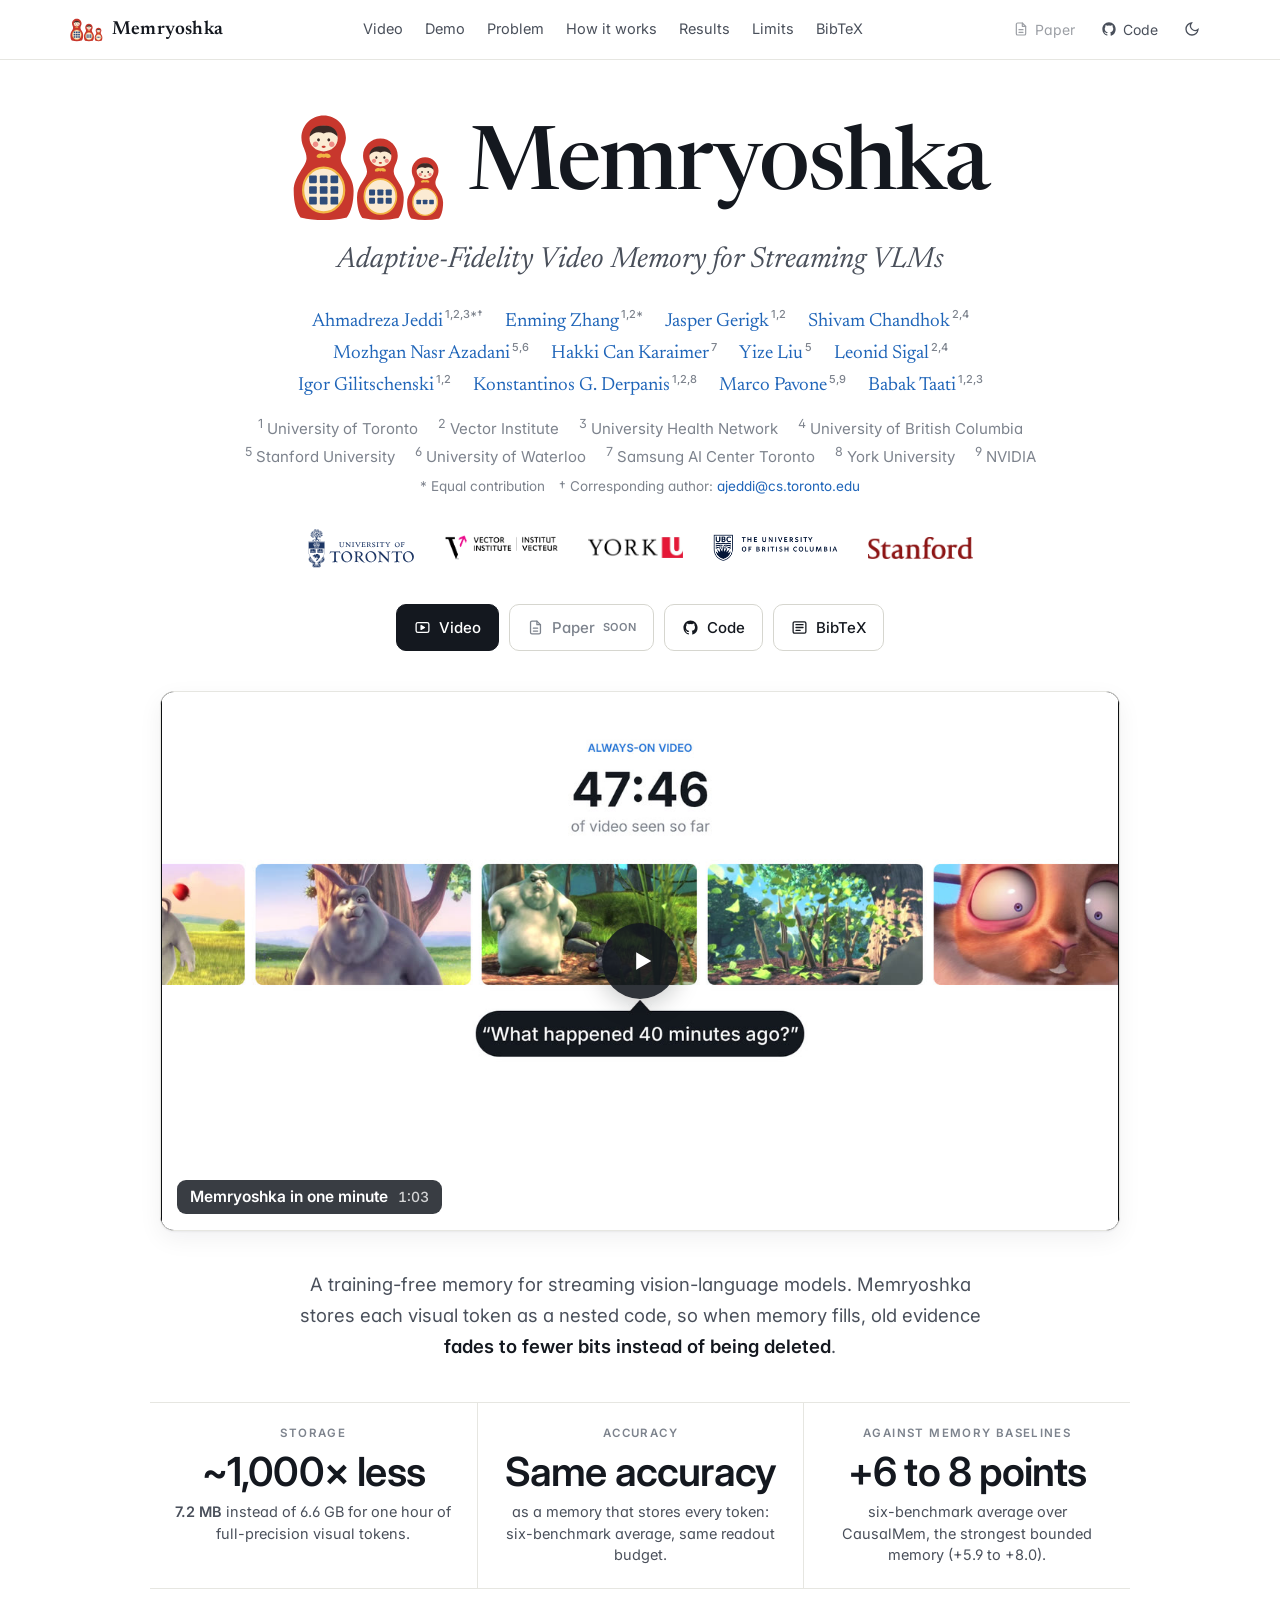
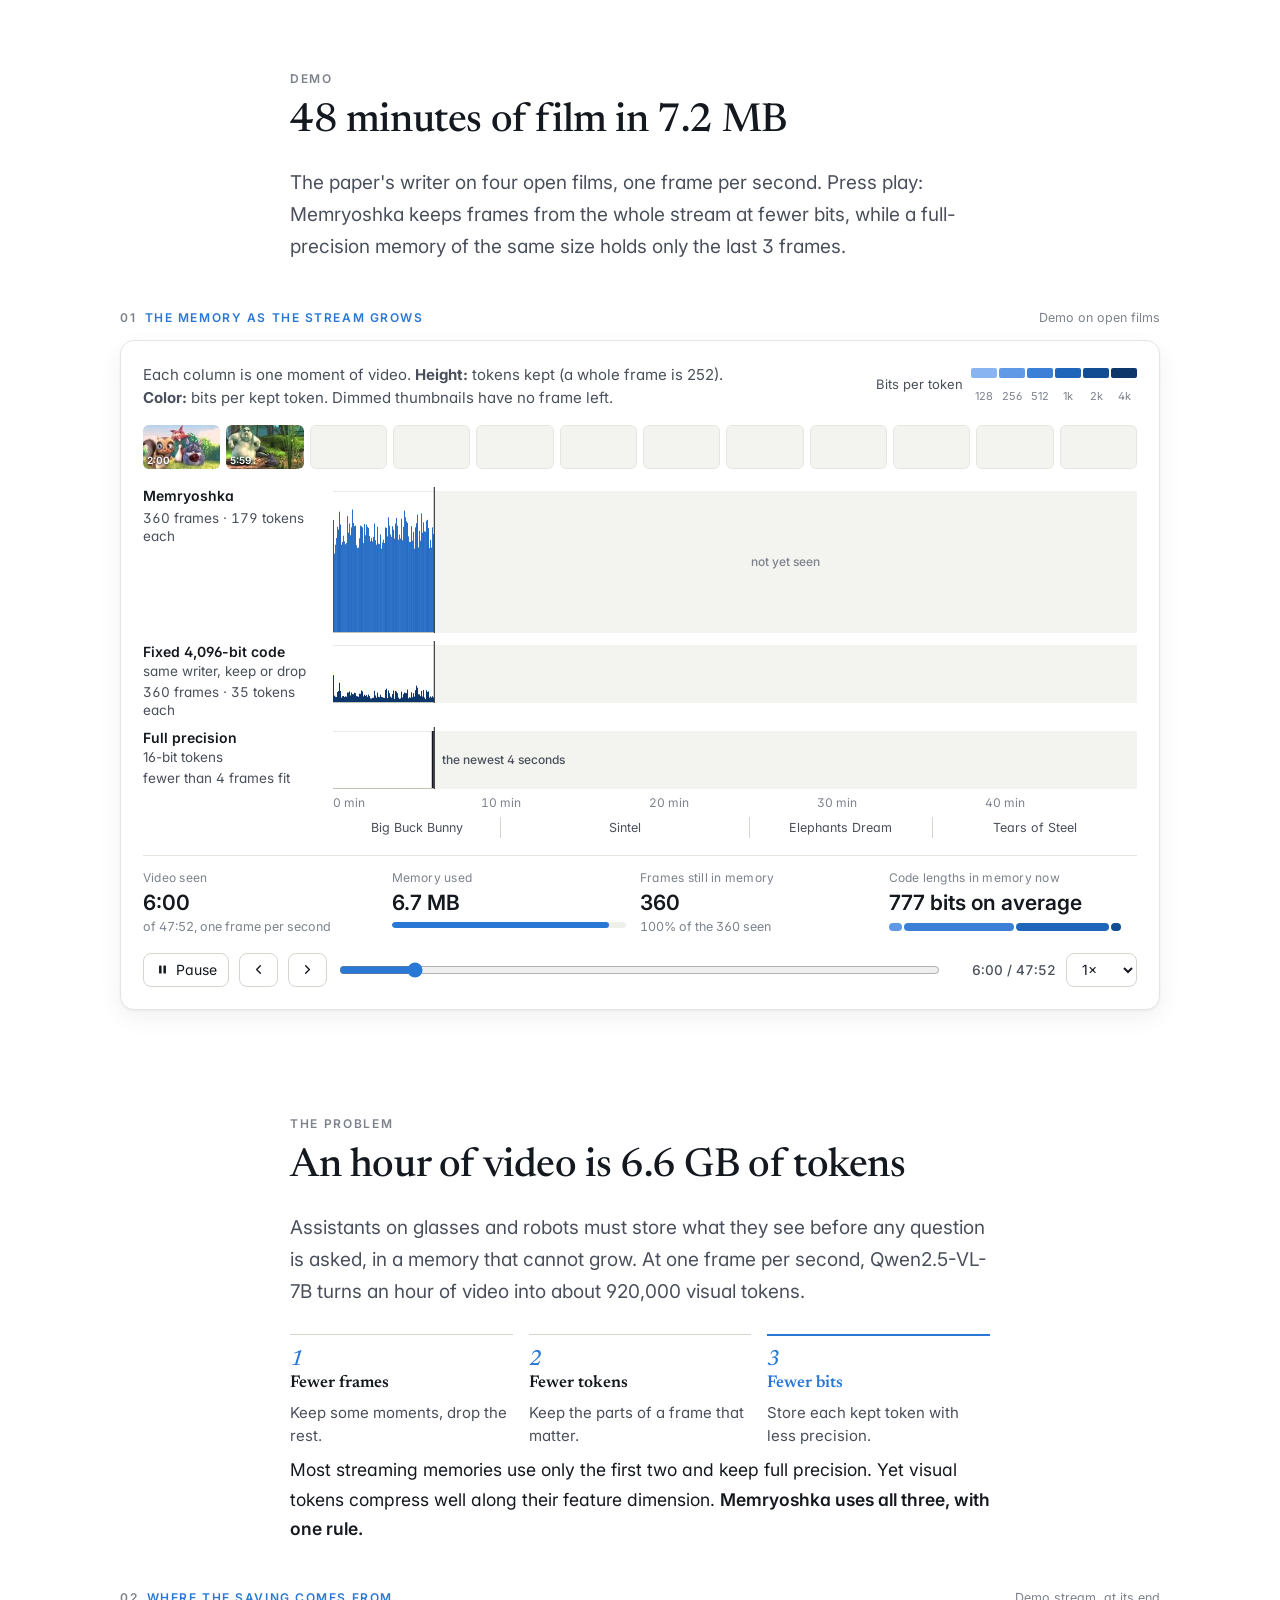
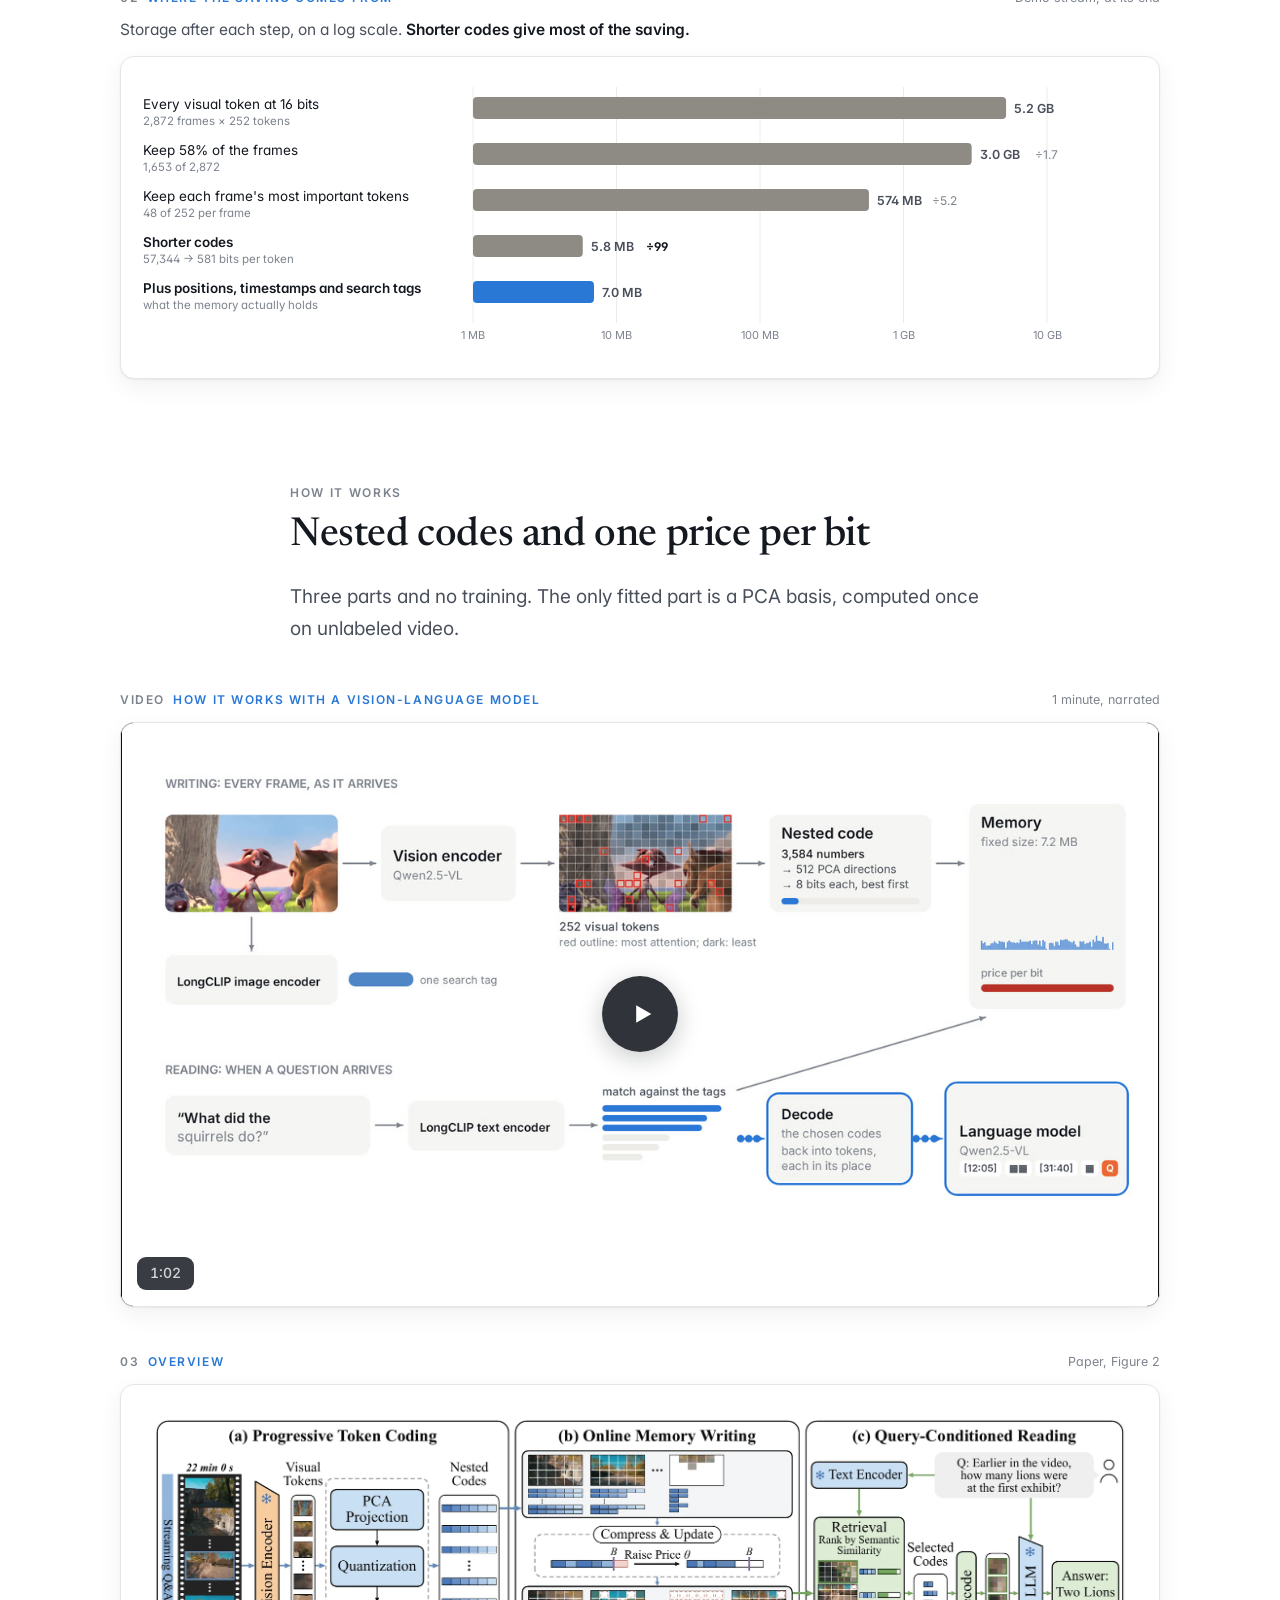
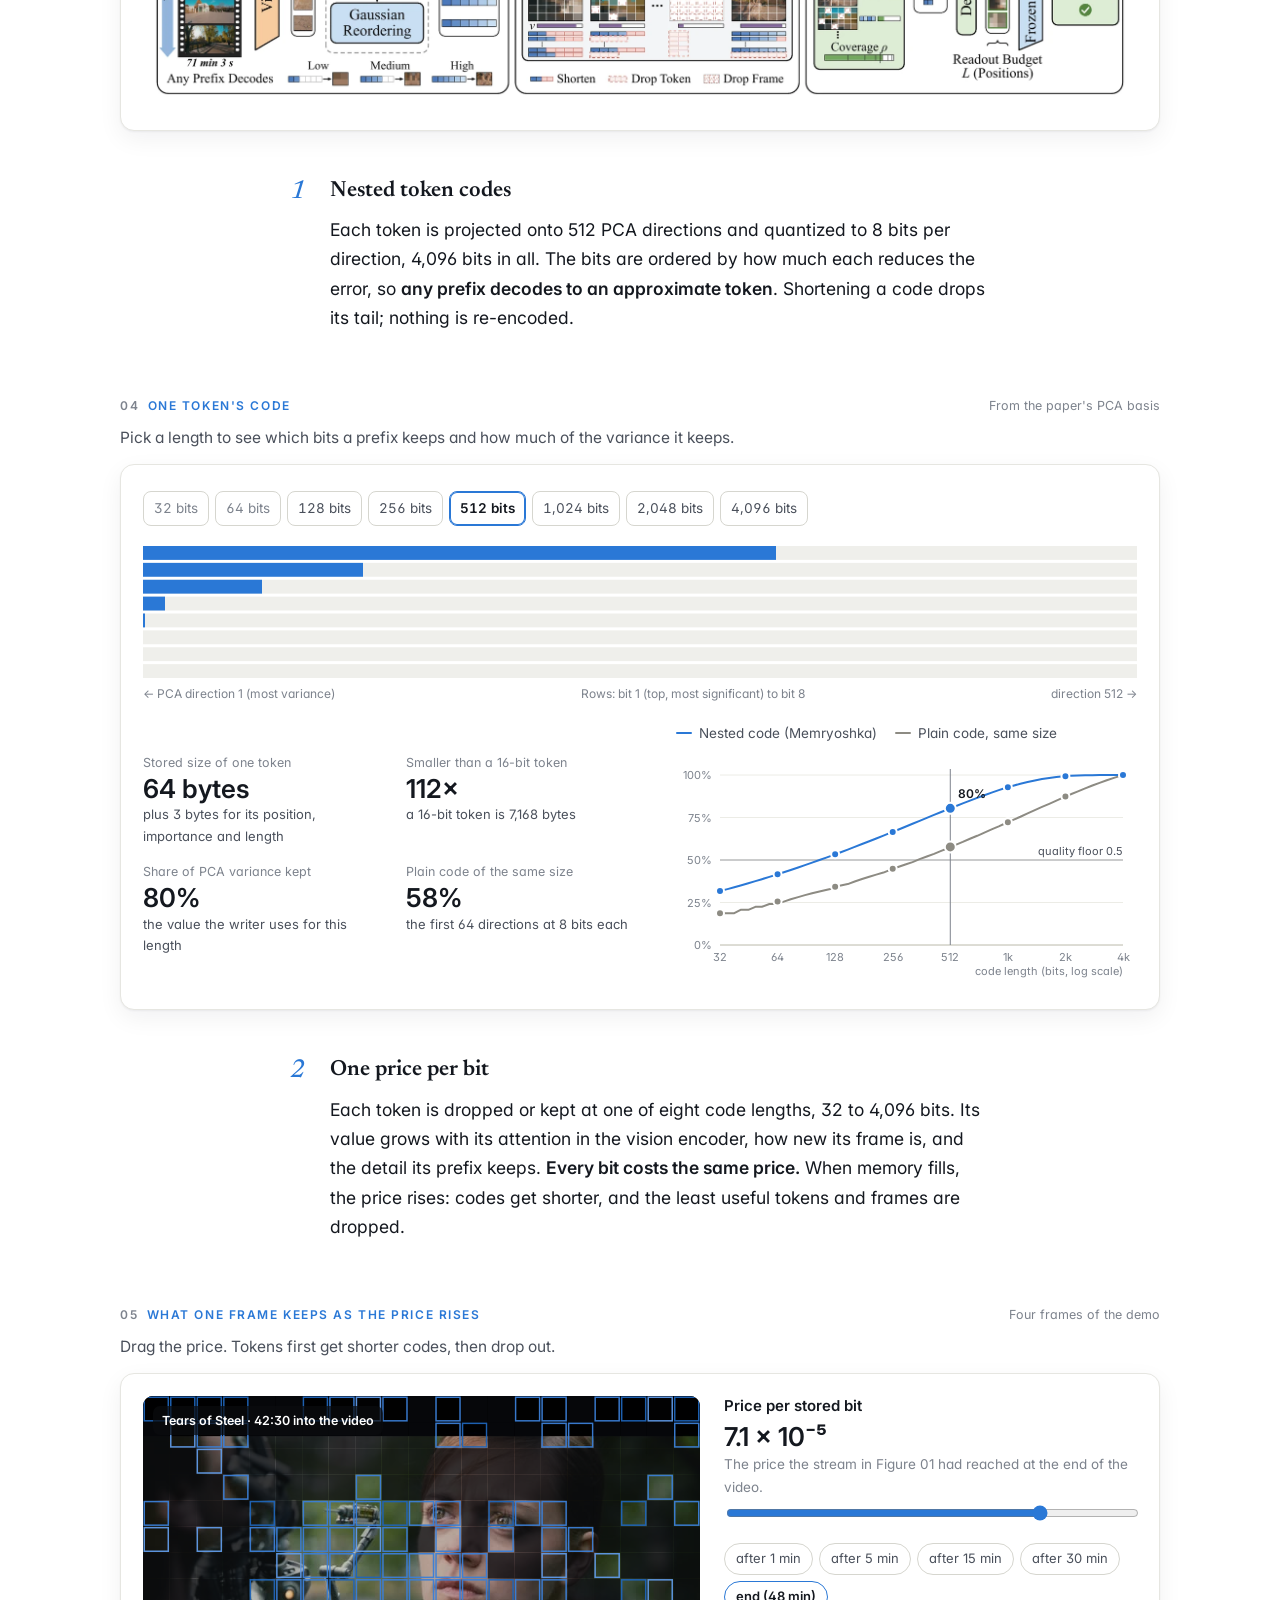
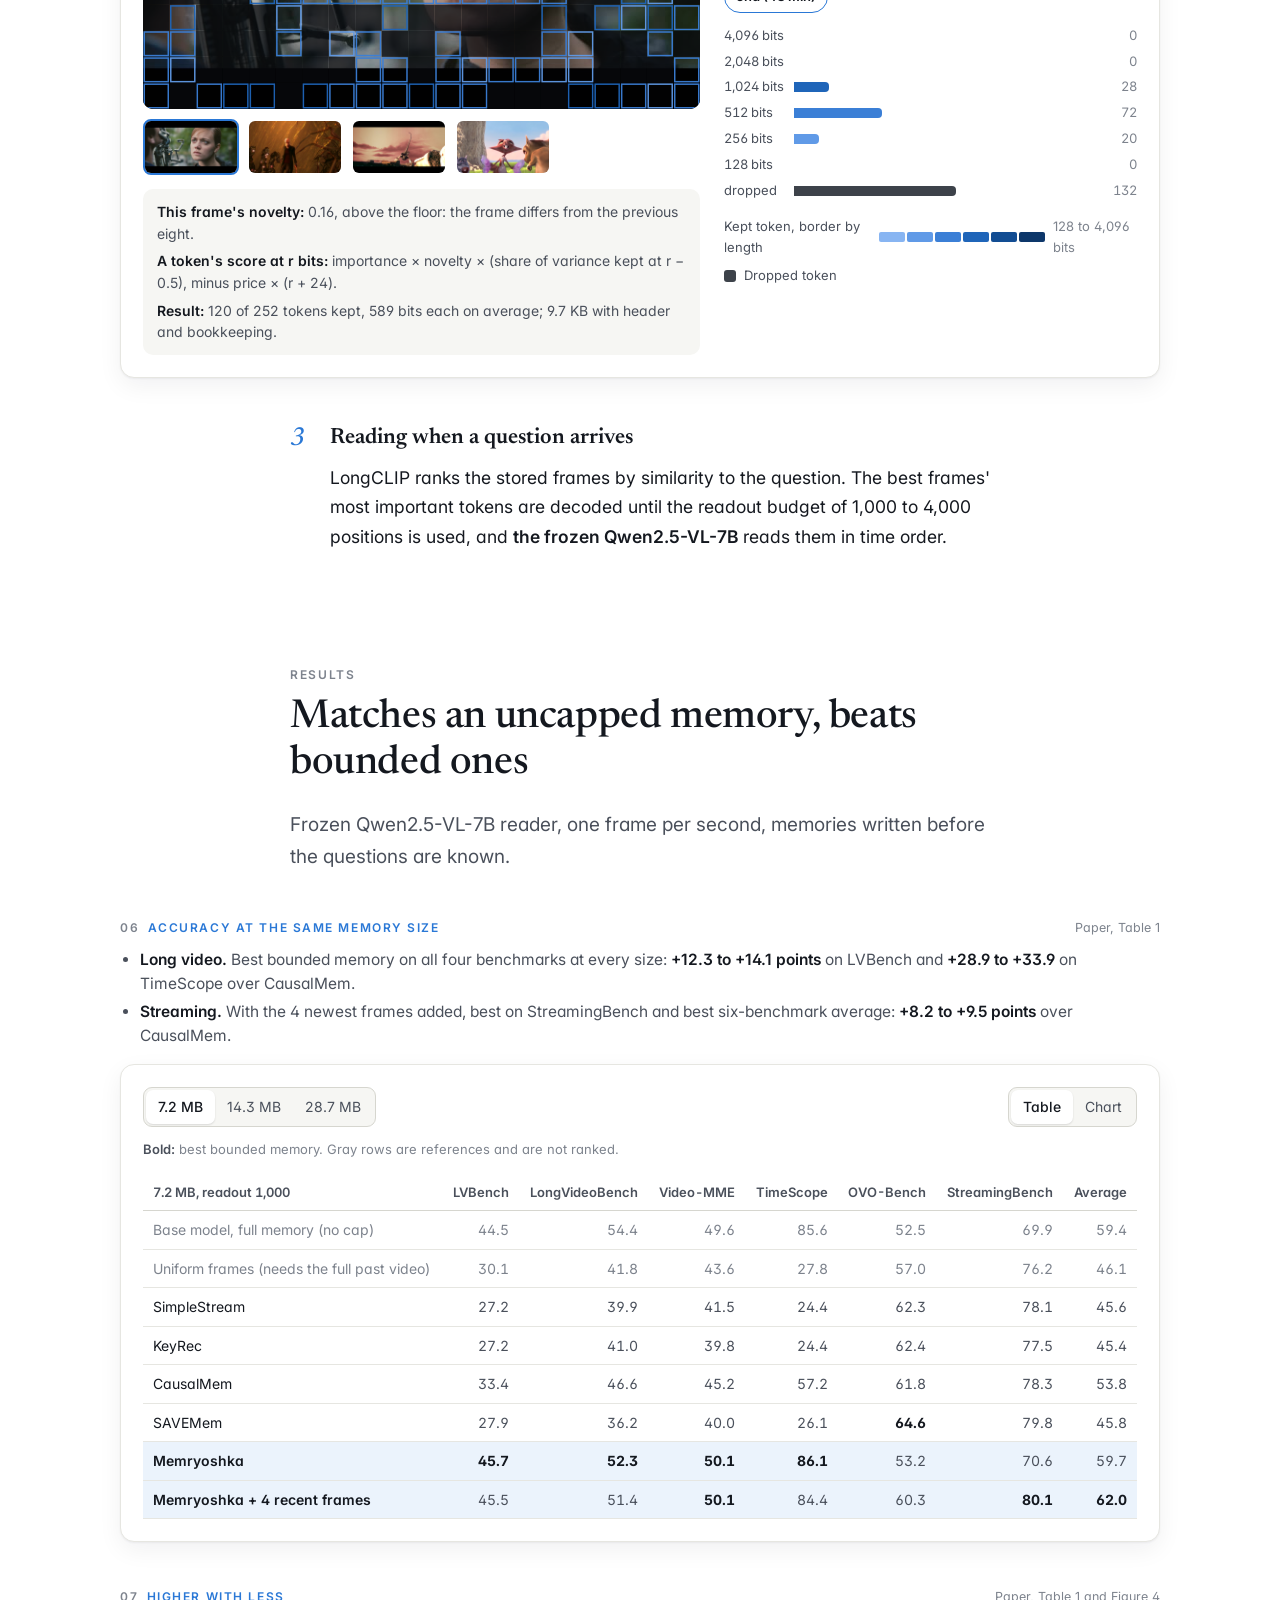
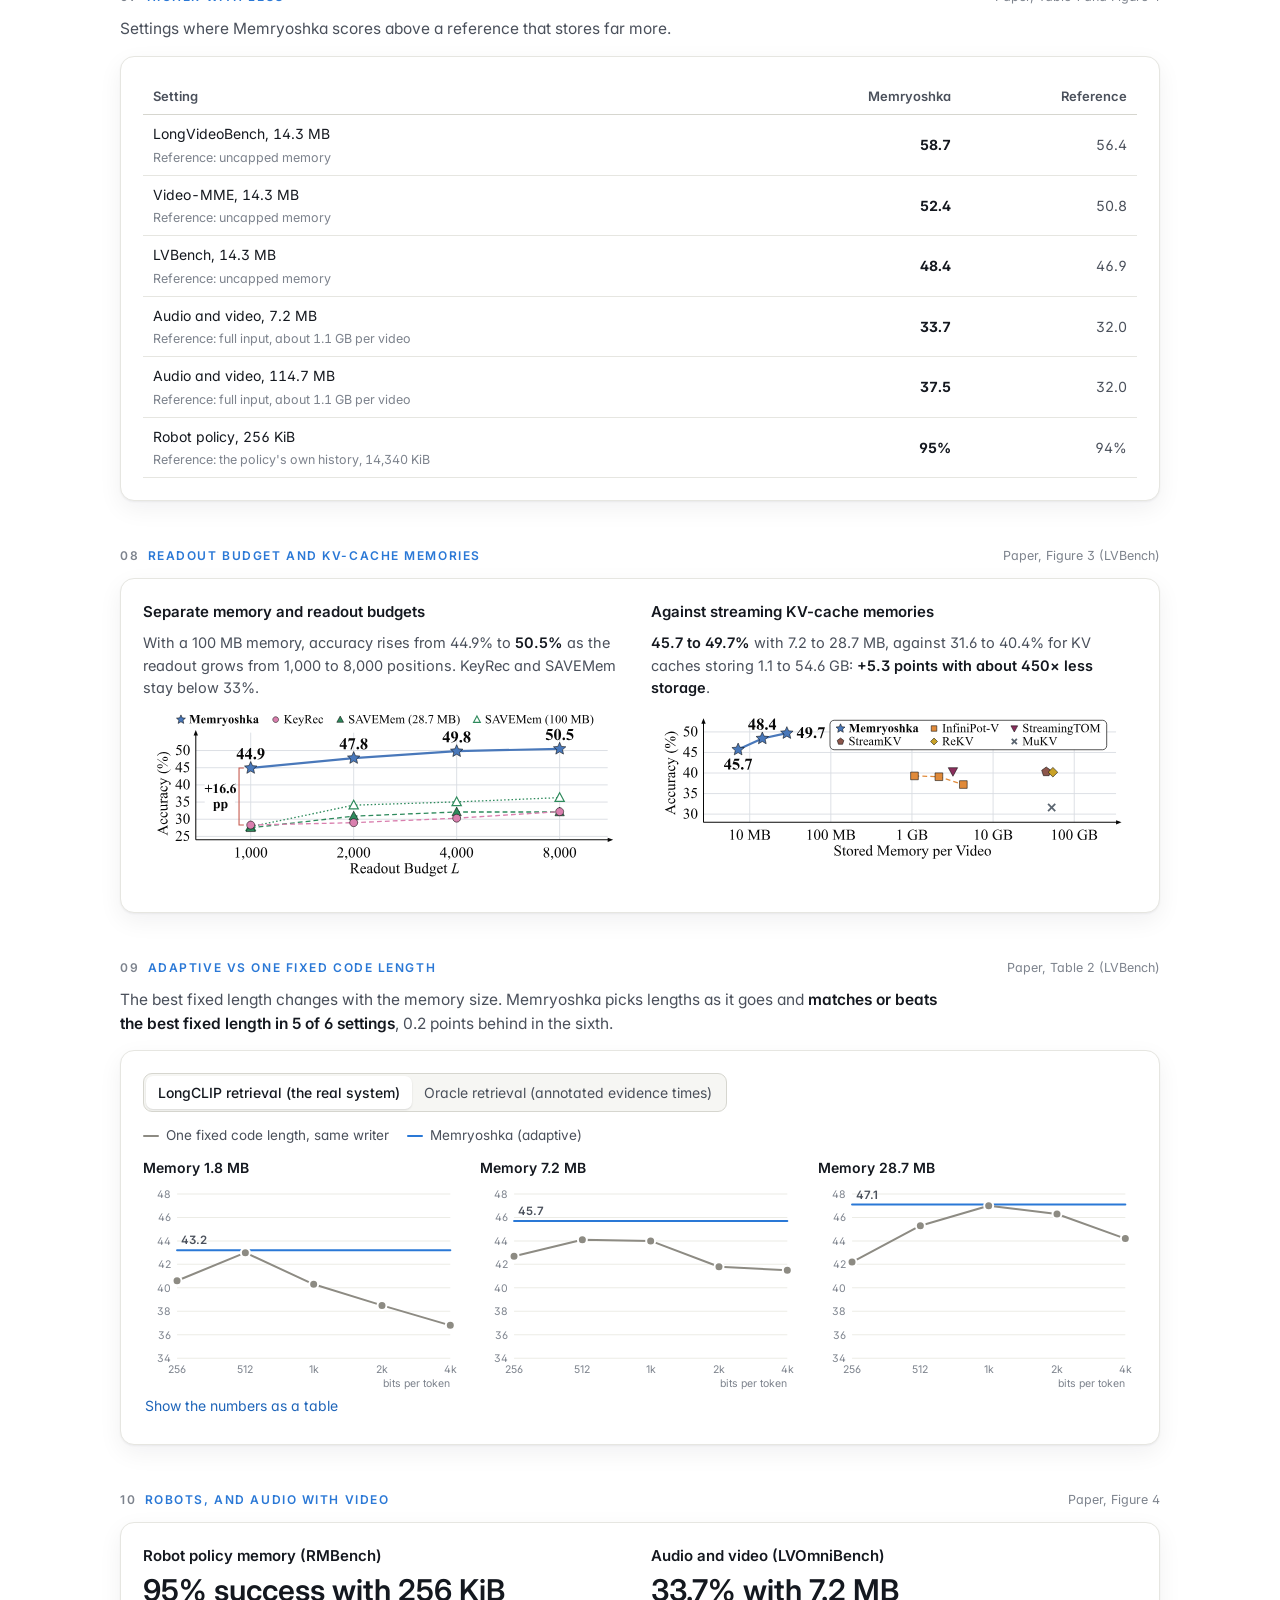
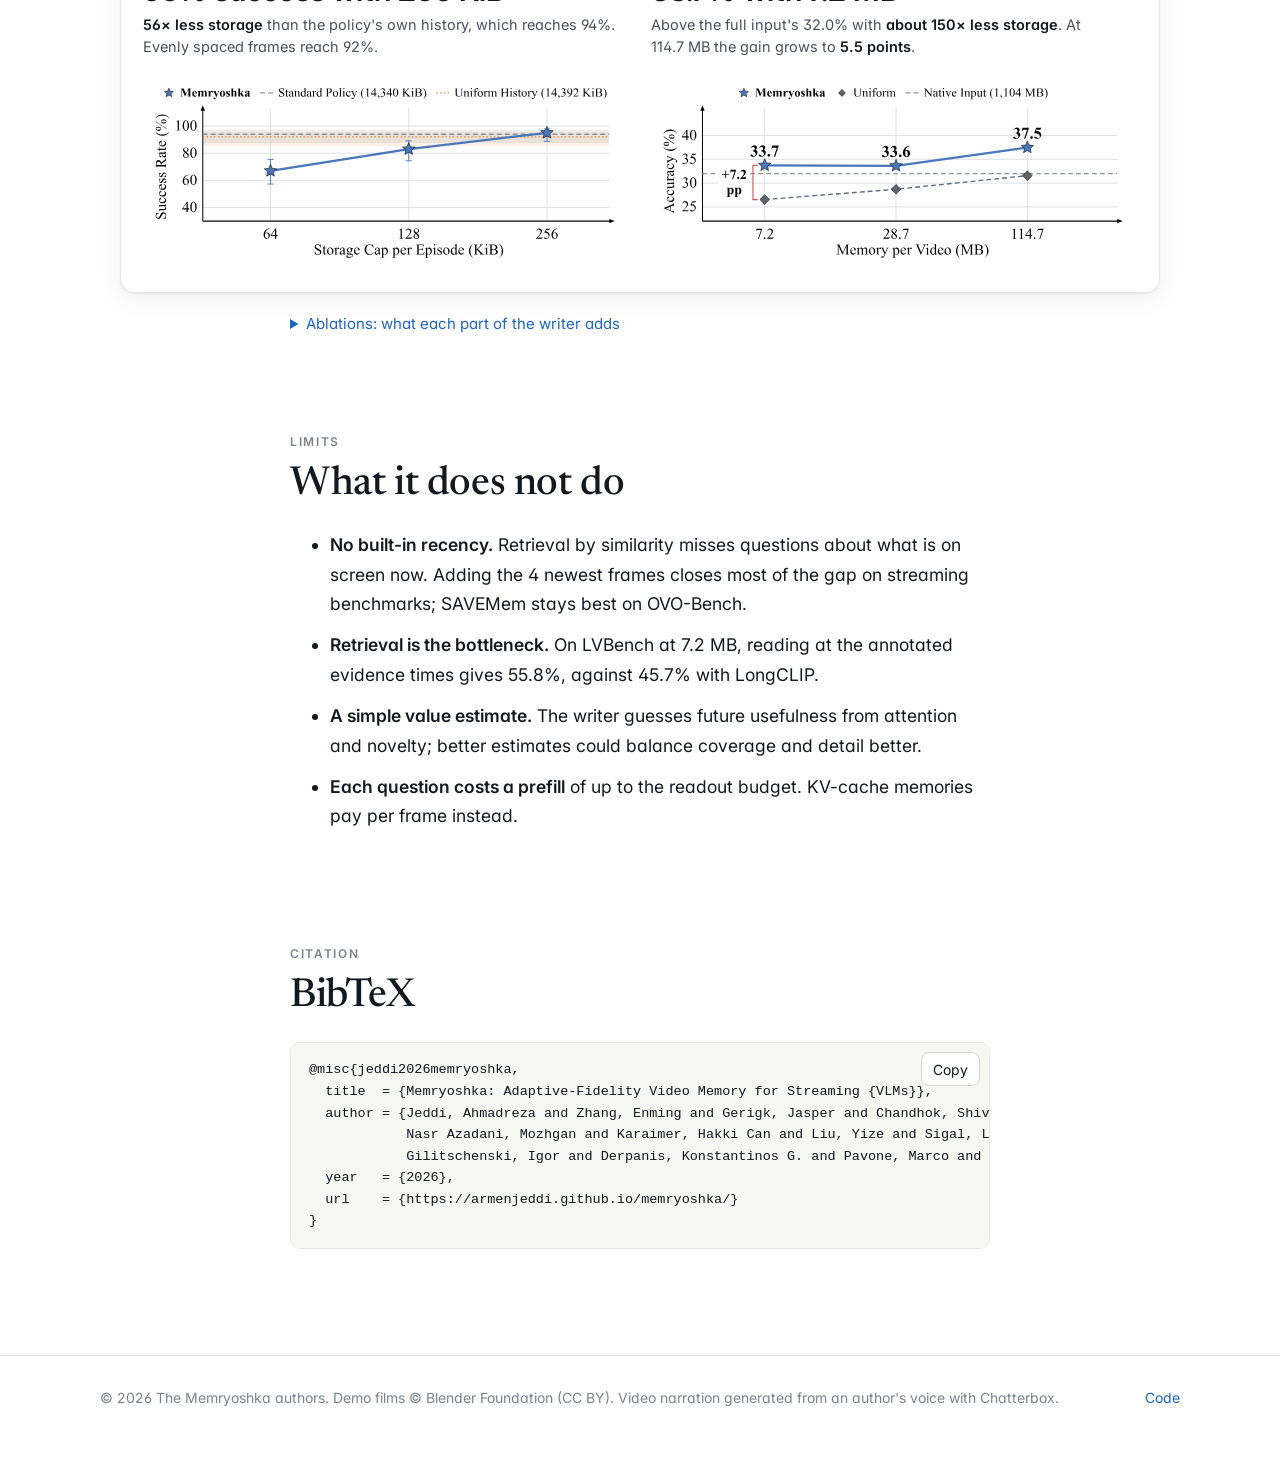
==== index.html @ b4b9fc5e "Memryoshka project page Static project page (HTML, CSS and JavaScript, no build step) with the intro" ====
<!doctype html>
<html lang="en">
<head>
<meta charset="utf-8">
<meta name="viewport" content="width=device-width, initial-scale=1">
<!-- Google Tag Manager (traffic on this page) -->
<script>(function(w,d,s,l,i){w[l]=w[l]||[];w[l].push({'gtm.start':
new Date().getTime(),event:'gtm.js'});var f=d.getElementsByTagName(s)[0],
j=d.createElement(s),dl=l!='dataLayer'?'&l='+l:'';j.async=true;j.src=
'https://www.googletagmanager.com/gtm.js?id='+i+dl;f.parentNode.insertBefore(j,f);
})(window,document,'script','dataLayer','GTM-53S8XPG3');</script>
<!-- End Google Tag Manager -->
<title>Memryoshka</title>
<meta name="description" content="Memryoshka is a training-free memory for streaming vision-language models. It stores each visual token as a nested code that can be shortened later, so a fixed 7.2 MB memory holds evidence from across a long video stream.">
<meta property="og:type" content="website">
<meta property="og:title" content="Memryoshka: Adaptive-Fidelity Video Memory for Streaming VLMs">
<meta property="og:description" content="A training-free streaming video memory that can shorten stored token codes instead of deleting them. 7.2 MB for the whole stream.">
<meta property="og:url" content="https://armenjeddi.github.io/memryoshka/">
<meta property="og:image" content="https://armenjeddi.github.io/memryoshka/assets/img/og.png">
<meta property="og:image:width" content="1200">
<meta property="og:image:height" content="630">
<meta name="twitter:card" content="summary_large_image">
<meta name="twitter:image" content="https://armenjeddi.github.io/memryoshka/assets/img/og.png">
<link rel="canonical" href="https://armenjeddi.github.io/memryoshka/">
<meta name="theme-color" content="#ffffff" media="(prefers-color-scheme: light)">
<meta name="theme-color" content="#111418" media="(prefers-color-scheme: dark)">
<link rel="icon" href="assets/img/logo.svg" type="image/svg+xml">
<link rel="preconnect" href="https://fonts.googleapis.com">
<link rel="preconnect" href="https://fonts.gstatic.com" crossorigin>
<link rel="stylesheet" href="https://fonts.googleapis.com/css2?family=Inter:wght@400;500;600;700&family=Newsreader:ital,opsz,wght@0,6..72,400;0,6..72,500;0,6..72,600;1,6..72,400;1,6..72,500&display=swap">
<link rel="stylesheet" href="assets/css/style.css">
</head>
<body>
<!-- Google Tag Manager (noscript) -->
<noscript><iframe src="https://www.googletagmanager.com/ns.html?id=GTM-53S8XPG3" height="0" width="0" style="display:none;visibility:hidden" title="Google Tag Manager"></iframe></noscript>
<!-- End Google Tag Manager (noscript) -->

<a class="skip" href="#main">Skip to content</a>

<header class="nav">
  <div class="nav-inner">
    <a class="wordmark" href="#top"><img src="assets/img/logo.svg" alt="" width="33" height="24">Memryoshka</a>
    <nav class="nav-links" id="nav-links" aria-label="Sections">
      <a href="#video">Video</a>
      <a href="#demo">Demo</a>
      <a href="#problem">Problem</a>
      <a href="#method">How it works</a>
      <a href="#results">Results</a>
      <a href="#limits">Limits</a>
      <a href="#citation">BibTeX</a>
    </nav>
    <div class="nav-actions" id="nav-actions">
      <button class="icon-btn" id="theme-btn" type="button" aria-label="Switch between light and dark theme">
        <svg width="16" height="16" viewBox="0 0 24 24" fill="none" stroke="currentColor" stroke-width="2" stroke-linecap="round" aria-hidden="true"><path d="M21 12.8A9 9 0 1 1 11.2 3a7 7 0 0 0 9.8 9.8z"/></svg>
      </button>
    </div>
  </div>
  <div class="progress" id="progress"></div>
</header>

<!-- side navigation on wide screens, built from the data-toc attributes below -->
<nav class="toc" id="toc" aria-label="On this page"></nav>

<main id="main">

<!-- ============================== HERO ============================== -->
<section class="hero" id="top">
  <div class="hero-brand">
    <img src="assets/img/logo.svg" alt="Three nesting dolls, each holding fewer blocks than the last" width="154" height="112">
    <h1>Memryoshka</h1>
  </div>
  <p class="subtitle" id="subtitle">Adaptive-Fidelity Video Memory for Streaming VLMs</p>
  <div class="authors" id="authors"></div>
  <div class="affils" id="affils"></div>
  <div class="author-note" id="author-note"></div>
  <div class="logos" id="logos"></div>
  <div class="buttons" id="buttons"></div>
  <div id="draft-note"></div>
</section>

<!-- ============================== VIDEO: INTRO ============================== -->
<figure class="fig video-intro" id="video" data-toc="Video">
  <div class="video-card" data-label="Memryoshka in one minute" data-duration="1:03">
    <video controls playsinline preload="metadata" poster="assets/img/poster_intro.jpg" width="1920" height="1080" aria-label="Memryoshka in one minute, a narrated video with captions">
      <source src="video/memryoshka_intro.mp4" type="video/mp4">
      <a href="video/memryoshka_intro.mp4">Download the video (MP4, 7.5 MB)</a>
    </video>
  </div>
</figure>

<!-- ============================== SUMMARY ============================== -->
<section class="summary">
  <p class="lede">A training-free memory for streaming vision-language models. Memryoshka stores each visual token as a nested code, so when memory fills, old evidence <strong>fades to fewer bits instead of being deleted</strong>.</p>
  <div class="stats">
    <div class="stat">
      <div class="label">Storage</div>
      <div class="value">~1,000&times; less</div>
      <p class="desc"><strong>7.2&nbsp;MB</strong> instead of 6.6&nbsp;GB for one hour of full-precision visual tokens.</p>
    </div>
    <div class="stat">
      <div class="label">Accuracy</div>
      <div class="value">Same accuracy</div>
      <p class="desc">as a memory that stores every token: six-benchmark average, same readout budget.</p>
    </div>
    <div class="stat">
      <div class="label">Against memory baselines</div>
      <div class="value">+6 to 8 points</div>
      <p class="desc">six-benchmark average over CausalMem, the strongest bounded memory (+5.9 to +8.0).</p>
    </div>
  </div>
</section>

<!-- ============================== DEMO ============================== -->
<section class="section" id="demo" data-toc="Demo">
  <div class="prose">
    <div class="kicker">Demo</div>
    <h2>48 minutes of film in 7.2&nbsp;MB</h2>
    <p class="lead">The paper's writer on four open films, one frame per second. Press play: Memryoshka keeps frames from the whole stream at fewer bits, while a full-precision memory of the same size holds only the last 3 frames.</p>
  </div>

  <figure class="fig wide" id="fig-stream">
    <div class="fig-head">
      <div class="fig-label"><span class="n">01</span> The memory as the stream grows</div>
      <div class="fig-source">Demo on open films</div>
    </div>
    <div class="card">
      <div class="stream-top">
        <p class="stream-intro">Each column is one moment of video. <b>Height:</b> tokens kept (a whole frame is 252). <b>Color:</b> bits per kept token. Dimmed thumbnails have no frame left.</p>
        <div class="ramp-legend" aria-label="Color scale: bits per kept token">
          <span>Bits per token</span>
          <span>
            <span class="cells" id="ramp-cells"></span><br>
            <span class="ticks"><span>128</span><span>256</span><span>512</span><span>1k</span><span>2k</span><span>4k</span></span>
          </span>
        </div>
      </div>
      <div class="strip" id="strip" aria-hidden="true"></div>
      <div class="lanes">
        <div class="lane-label"><b>Memryoshka</b><span class="stat-line" id="lane-ours-stat"></span></div>
        <div class="lane main" id="lane-ours"><canvas role="img" aria-label="Tokens kept per second of video, colored by bits per token, for Memryoshka"></canvas></div>
        <div class="lane-label"><b>Fixed 4,096-bit code</b>same writer, keep or drop<span class="stat-line" id="lane-fixed-stat"></span></div>
        <div class="lane small" id="lane-fixed"><canvas role="img" aria-label="Tokens kept per second of video with a fixed 4,096-bit code"></canvas></div>
        <div class="lane-label"><b>Full precision</b>16-bit tokens<span class="stat-line" id="lane-full-stat"></span></div>
        <div class="lane small" id="lane-full"><canvas role="img" aria-label="Frames that fit in 7.2 MB at full precision"></canvas></div>
        <div class="axis-row" id="axis-row"></div>
      </div>
      <div class="stream-stats">
        <div><div class="k">Video seen</div><div class="v num" id="st-seen">0:00</div><div class="s" id="st-seen-s">of 47:52</div></div>
        <div><div class="k">Memory used</div><div class="v num" id="st-mem">0 MB</div><div class="meter"><i id="st-mem-bar"></i></div></div>
        <div><div class="k">Frames still in memory</div><div class="v num" id="st-frames">0</div><div class="s" id="st-frames-s"></div></div>
        <div><div class="k">Code lengths in memory now</div><div class="v num" id="st-bits">-</div><div class="segbar" id="st-segbar"></div></div>
      </div>
      <div class="stream-foot">
        <div class="controls" style="flex:1">
          <button class="ctl-btn" id="s-play" type="button" aria-label="Play"></button>
          <button class="ctl-btn" id="s-prev" type="button" aria-label="Back 30 seconds of video"><svg viewBox="0 0 24 24" fill="none" stroke="currentColor" stroke-width="2.2" stroke-linecap="round" stroke-linejoin="round" aria-hidden="true"><path d="M15 6l-6 6 6 6"/></svg></button>
          <button class="ctl-btn" id="s-next" type="button" aria-label="Forward 30 seconds of video"><svg viewBox="0 0 24 24" fill="none" stroke="currentColor" stroke-width="2.2" stroke-linecap="round" stroke-linejoin="round" aria-hidden="true"><path d="M9 6l6 6-6 6"/></svg></button>
          <input class="range" id="s-range" type="range" min="0" max="100" value="0" aria-label="Position in the stream">
          <span class="time" id="s-time">0:00 / 47:52</span>
          <select class="ctl-btn" id="s-speed" aria-label="Playback speed"><option value="0.5">0.5&times;</option><option value="1" selected>1&times;</option><option value="2">2&times;</option></select>
        </div>
      </div>
    </div>
  </figure>
</section>

<!-- ============================== PROBLEM ============================== -->
<section class="section" id="problem" data-toc="The problem">
  <div class="prose">
    <div class="kicker">The problem</div>
    <h2>An hour of video is 6.6&nbsp;GB of tokens</h2>
    <p class="lead">Assistants on glasses and robots must store what they see before any question is asked, in a memory that cannot grow. At one frame per second, Qwen2.5-VL-7B turns an hour of video into about 920,000 visual tokens.</p>
    <div class="cards3">
      <div class="c"><div class="n">1</div><h4>Fewer frames</h4><p>Keep some moments, drop the rest.</p></div>
      <div class="c"><div class="n">2</div><h4>Fewer tokens</h4><p>Keep the parts of a frame that matter.</p></div>
      <div class="c hl"><div class="n">3</div><h4>Fewer bits</h4><p>Store each kept token with less precision.</p></div>
    </div>
    <p>Most streaming memories use only the first two and keep full precision. Yet visual tokens compress well along their feature dimension. <strong>Memryoshka uses all three, with one rule.</strong></p>
  </div>

  <figure class="fig wide" id="fig-savings" data-toc-sub="Where the saving comes from">
    <div class="fig-head"><div class="fig-label"><span class="n">02</span> Where the saving comes from</div><div class="fig-source">Demo stream, at its end</div></div>
    <p class="fig-lead">Storage after each step, on a log scale. <strong>Shorter codes give most of the saving.</strong></p>
    <div class="card"><div id="savings-chart"></div></div>
  </figure>
</section>

<!-- ============================== METHOD ============================== -->
<section class="section" id="method" data-toc="How it works">
  <div class="prose">
    <div class="kicker">How it works</div>
    <h2>Nested codes and one price per bit</h2>
    <p class="lead">Three parts and no training. The only fitted part is a PCA basis, computed once on unlabeled video.</p>
  </div>

  <figure class="fig wide" id="video-how" data-toc-sub="Video: how it works">
    <div class="fig-head"><div class="fig-label"><span class="n">Video</span> How it works with a vision-language model</div><div class="fig-source">1 minute, narrated</div></div>
    <div class="video-card" data-duration="1:02">
      <video controls playsinline preload="none" poster="assets/img/poster_how.jpg" width="1920" height="1080" aria-label="How Memryoshka works with a vision-language model, a narrated video with captions">
        <source src="video/memryoshka_architecture.mp4" type="video/mp4">
        <a href="video/memryoshka_architecture.mp4">Download the video (MP4, 4 MB)</a>
      </video>
    </div>
  </figure>

  <figure class="fig wide" id="fig-overview">
    <div class="fig-head"><div class="fig-label"><span class="n">03</span> Overview</div><div class="fig-source">Paper, Figure 2</div></div>
    <div class="card"><div class="paper-fig"><img src="assets/img/paper/overview.webp" alt="Overview: (a) visual tokens are encoded once into nested bit streams; (b) an online writer shortens or drops stored codes as a shared price rises; (c) at question time, text-conditioned retrieval picks codes, decodes them and passes them to the frozen reader." width="2000" height="577" loading="lazy"></div></div>
  </figure>

  <div class="prose">
    <div class="step" id="step-codes" data-toc-sub="1. Nested codes"><div class="no">1</div><div>
      <h3>Nested token codes</h3>
      <p>Each token is projected onto 512 PCA directions and quantized to 8 bits per direction, 4,096 bits in all. The bits are ordered by how much each reduces the error, so <strong>any prefix decodes to an approximate token</strong>. Shortening a code drops its tail; nothing is re-encoded.</p>
    </div></div>
  </div>

  <figure class="fig wide" id="fig-code">
    <div class="fig-head"><div class="fig-label"><span class="n">04</span> One token's code</div><div class="fig-source">From the paper's PCA basis</div></div>
    <p class="fig-lead">Pick a length to see which bits a prefix keeps and how much of the variance it keeps.</p>
    <div class="card">
      <div class="code-wrap">
        <div>
          <div class="len-picker" id="len-picker" role="group" aria-label="Code length in bits"></div>
        </div>
        <div class="code-grid" id="code-grid">
          <canvas role="img" aria-label="The 4,096 bits of a token code; highlighted cells are the bits kept by the chosen prefix"></canvas>
          <div class="code-axes"><span>&larr; PCA direction 1 (most variance)</span><span>Rows: bit 1 (top, most significant) to bit 8</span><span>direction 512 &rarr;</span></div>
        </div>
        <div class="code-row">
          <div class="readout" id="code-readout"></div>
          <div id="er-chart"></div>
        </div>
      </div>
    </div>
  </figure>

  <div class="prose">
    <div class="step" id="step-price" data-toc-sub="2. One price per bit"><div class="no">2</div><div>
      <h3>One price per bit</h3>
      <p>Each token is dropped or kept at one of eight code lengths, 32 to 4,096 bits. Its value grows with its attention in the vision encoder, how new its frame is, and the detail its prefix keeps. <strong>Every bit costs the same price.</strong> When memory fills, the price rises: codes get shorter, and the least useful tokens and frames are dropped.</p>
    </div></div>
  </div>

  <figure class="fig wide" id="fig-price">
    <div class="fig-head"><div class="fig-label"><span class="n">05</span> What one frame keeps as the price rises</div><div class="fig-source">Four frames of the demo</div></div>
    <p class="fig-lead">Drag the price. Tokens first get shorter codes, then drop out.</p>
    <div class="card">
      <div class="price-wrap">
        <div>
          <div class="frame-view" id="frame-view">
            <img id="frame-img" alt="">
            <canvas id="frame-canvas" aria-hidden="true"></canvas>
            <div class="badge" id="frame-badge"></div>
            <div class="gone-msg" id="frame-gone"></div>
          </div>
          <div class="frame-tabs" id="frame-tabs" role="group" aria-label="Choose a frame"></div>
          <div class="rule-box" id="price-rule"></div>
        </div>
        <div class="price-side">
          <h4>Price per stored bit</h4>
          <div class="big num" id="price-val">0</div>
          <div class="muted" id="price-note" style="font-size:13.5px"></div>
          <input class="range" id="price-range" type="range" min="0" max="1000" value="0" aria-label="Price per stored bit" style="width:100%">
          <div class="marks" id="price-marks" role="group" aria-label="Prices the stream reached"></div>
          <div class="mini-hist" id="price-hist"></div>
          <div class="ramp-legend" style="margin-top:14px;display:flex;flex-direction:column;align-items:flex-start;gap:6px">
            <span style="display:inline-flex;gap:8px;align-items:center">Kept token, border by length <span class="cells" id="ramp-cells-2"></span> <span class="muted">128 to 4,096 bits</span></span>
            <span style="display:inline-flex;gap:8px;align-items:center"><span class="sw" style="background:var(--dropped-key)"></span>Dropped token</span>
          </div>
        </div>
      </div>
    </div>
  </figure>

  <div class="prose">
    <div class="step" id="step-read" data-toc-sub="3. Reading"><div class="no">3</div><div>
      <h3>Reading when a question arrives</h3>
      <p>LongCLIP ranks the stored frames by similarity to the question. The best frames' most important tokens are decoded until the readout budget of 1,000 to 4,000 positions is used, and <strong>the frozen Qwen2.5-VL-7B</strong> reads them in time order.</p>
    </div></div>
  </div>
</section>

<!-- ============================== RESULTS ============================== -->
<section class="section" id="results" data-toc="Results">
  <div class="prose">
    <div class="kicker">Results</div>
    <h2>Matches an uncapped memory, beats bounded ones</h2>
    <p class="lead">Frozen Qwen2.5-VL-7B reader, one frame per second, memories written before the questions are known.</p>
  </div>

  <figure class="fig wide" id="fig-main" data-toc-sub="Accuracy">
    <div class="fig-head"><div class="fig-label"><span class="n">06</span> Accuracy at the same memory size</div><div class="fig-source">Paper, Table 1</div></div>
    <ul class="findings">
      <li><b>Long video.</b> Best bounded memory on all four benchmarks at every size: <strong>+12.3 to +14.1 points</strong> on LVBench and <strong>+28.9 to +33.9</strong> on TimeScope over CausalMem.</li>
      <li><b>Streaming.</b> With the 4 newest frames added, best on StreamingBench and best six-benchmark average: <strong>+8.2 to +9.5 points</strong> over CausalMem.</li>
    </ul>
    <div class="card">
      <div class="chart-head">
        <div class="seg" id="budget-seg" role="group" aria-label="Memory budget"></div>
        <div class="seg" id="view-seg" role="group" aria-label="Show as"></div>
      </div>
      <div id="main-table-view">
        <p class="table-note"><b>Bold:</b> best bounded memory. Gray rows are references and are not ranked.</p>
        <div class="table-wrap" id="main-table"></div>
      </div>
      <div id="main-chart-view" hidden>
        <div class="legend" id="main-legend"></div>
        <div id="main-chart"></div>
      </div>
    </div>
  </figure>

  <figure class="fig wide" id="fig-higher" data-toc-sub="Higher with less">
    <div class="fig-head"><div class="fig-label"><span class="n">07</span> Higher with less</div><div class="fig-source">Paper, Table 1 and Figure 4</div></div>
    <p class="fig-lead">Settings where Memryoshka scores above a reference that stores far more.</p>
    <div class="card"><div class="table-wrap flush" id="higher-table"></div></div>
  </figure>

  <figure class="fig wide" id="fig-kv" data-toc-sub="Readout and KV caches">
    <div class="fig-head"><div class="fig-label"><span class="n">08</span> Readout budget and KV-cache memories</div><div class="fig-source">Paper, Figure 3 (LVBench)</div></div>
    <div class="card two-up">
      <div>
        <h4>Separate memory and readout budgets</h4>
        <p class="panel-lead">With a 100&nbsp;MB memory, accuracy rises from 44.9% to <strong>50.5%</strong> as the readout grows from 1,000 to 8,000 positions. KeyRec and SAVEMem stay below 33%.</p>
        <div class="paper-fig"><img src="assets/img/paper/readout_budget.svg" alt="Accuracy against readout budget for Memryoshka, KeyRec and SAVEMem." loading="lazy"></div>
      </div>
      <div>
        <h4>Against streaming KV-cache memories</h4>
        <p class="panel-lead"><strong>45.7 to 49.7%</strong> with 7.2 to 28.7&nbsp;MB, against 31.6 to 40.4% for KV caches storing 1.1 to 54.6&nbsp;GB: <strong>+5.3 points with about 450&times; less storage</strong>.</p>
        <div class="paper-fig"><img src="assets/img/paper/kv_cache.svg" alt="Accuracy against stored memory per video for Memryoshka and five KV-cache methods, on a log scale." loading="lazy"></div>
      </div>
    </div>
  </figure>

  <figure class="fig wide" id="fig-tradeoff" data-toc-sub="Adaptive vs fixed length">
    <div class="fig-head"><div class="fig-label"><span class="n">09</span> Adaptive vs one fixed code length</div><div class="fig-source">Paper, Table 2 (LVBench)</div></div>
    <p class="fig-lead">The best fixed length changes with the memory size. Memryoshka picks lengths as it goes and <strong>matches or beats the best fixed length in 5 of 6 settings</strong>, 0.2 points behind in the sixth.</p>
    <div class="card">
      <div class="chart-head">
        <div class="seg" id="ret-seg" role="group" aria-label="Retrieval"></div>
        <div class="legend" id="trade-legend"></div>
      </div>
      <div class="smalls" id="trade-chart"></div>
      <button class="toggle-link" id="trade-table-btn" type="button" aria-expanded="false">Show the numbers as a table</button>
      <div class="table-wrap" id="trade-table" hidden></div>
    </div>
  </figure>

  <figure class="fig wide" id="fig-beyond" data-toc-sub="Robots and audio">
    <div class="fig-head"><div class="fig-label"><span class="n">10</span> Robots, and audio with video</div><div class="fig-source">Paper, Figure 4</div></div>
    <div class="card two-up beyond-cards">
      <div>
        <h4>Robot policy memory (RMBench)</h4>
        <div class="big">95% success with 256&nbsp;KiB</div>
        <p class="vs"><strong>56&times; less storage</strong> than the policy's own history, which reaches 94%. Evenly spaced frames reach 92%.</p>
        <div class="paper-fig"><img src="assets/img/paper/robot.svg" alt="Robot success rate against storage cap per episode." loading="lazy"></div>
      </div>
      <div>
        <h4>Audio and video (LVOmniBench)</h4>
        <div class="big">33.7% with 7.2&nbsp;MB</div>
        <p class="vs">Above the full input's 32.0% with <strong>about 150&times; less storage</strong>. At 114.7&nbsp;MB the gain grows to <strong>5.5 points</strong>.</p>
        <div class="paper-fig"><img src="assets/img/paper/audio.svg" alt="Audio-visual accuracy against memory per video." loading="lazy"></div>
      </div>
    </div>
  </figure>

  <div class="prose">
    <details class="more" id="ablations" data-toc-sub="Ablations">
      <summary>Ablations: what each part of the writer adds</summary>
      <p class="table-note">Accuracy (%) with a readout of 1,000 positions. <b>Bold:</b> best in each column.</p>
      <div class="table-wrap" id="abl-table"></div>
    </details>
  </div>
</section>

<!-- ============================== LIMITS ============================== -->
<section class="section" id="limits" data-toc="Limits">
  <div class="prose">
    <div class="kicker">Limits</div>
    <h2>What it does not do</h2>
    <ul class="limits">
      <li><b>No built-in recency.</b> Retrieval by similarity misses questions about what is on screen now. Adding the 4 newest frames closes most of the gap on streaming benchmarks; SAVEMem stays best on OVO-Bench.</li>
      <li><b>Retrieval is the bottleneck.</b> On LVBench at 7.2&nbsp;MB, reading at the annotated evidence times gives 55.8%, against 45.7% with LongCLIP.</li>
      <li><b>A simple value estimate.</b> The writer guesses future usefulness from attention and novelty; better estimates could balance coverage and detail better.</li>
      <li><b>Each question costs a prefill</b> of up to the readout budget. KV-cache memories pay per frame instead.</li>
    </ul>
  </div>
</section>

<!-- ============================== CITATION ============================== -->
<section class="section" id="citation" data-toc="BibTeX">
  <div class="prose">
    <div class="kicker">Citation</div>
    <h2>BibTeX</h2>
    <div class="bib-wrap">
      <pre class="bib" id="bibtex"></pre>
      <button class="ctl-btn copy" id="copy-bib" type="button">Copy</button>
    </div>
  </div>
</section>

</main>

<footer>
  <div class="inner">
    <span>&copy; 2026 The Memryoshka authors. Demo films &copy; Blender Foundation (CC BY). Video narration generated from an author's voice with Chatterbox.</span>
    <span id="footer-links"></span>
  </div>
</footer>

<div class="tip" id="tip" role="tooltip"></div>

<script src="site.config.js" defer></script>
<script src="assets/data/results.js" defer></script>
<script src="assets/data/code.js" defer></script>
<script src="assets/data/frames.js" defer></script>
<script src="assets/data/stream.js" defer></script>
<script src="assets/js/common.js" defer></script>
<script src="assets/js/page.js" defer></script>
<script src="assets/js/video.js" defer></script>
<script src="assets/js/fig-stream.js" defer></script>
<script src="assets/js/fig-code.js" defer></script>
<script src="assets/js/fig-price.js" defer></script>
<script src="assets/js/fig-results.js" defer></script>
<script src="assets/js/fig-extra.js" defer></script>
</body>
</html>
---- assets/css/style.css ----
/* Memryoshka project page. Plain CSS, no build step.
   Colors are tokens on :root; dark mode redefines them (OS setting, or the theme button). */

:root {
  color-scheme: light;
  --page: #ffffff;
  --card: #ffffff;
  --soft: #f6f6f3;
  --soft-2: #efefeb;
  --ink: #14181f;
  --ink-2: #4a505b;
  --ink-3: #7d838d;
  --line: #e6e6e1;
  --line-2: #d6d6cf;
  --axis: #c3c2b7;
  --grid: #ececE6;
  --link: #1f65b9;
  --brand: #b83228;          /* the dolls' red, used for the logo and small accents only */
  --brand-soft: #fbeceb;
  --ours: #2a78d6;           /* Memryoshka (categorical slot 1) */
  --ours4: #eb6834;          /* Memryoshka + 4 recent frames (categorical slot 2) */
  --base: #8d8b83;           /* bounded visual-memory baselines (neutral) */
  --ref: #4a505b;            /* full-memory reference tick */
  --dropped: rgba(20, 24, 31, 0.62);
  --dropped-key: #3d424a;
  --future: #f3f3ef;
  /* code length 128 -> 4,096 bits (ordinal ramp, validated) */
  --b128: #88b5f2; --b256: #609ae7; --b512: #3b7fd6; --b1024: #1f65b9; --b2048: #124d93; --b4096: #0d376a;
  --shadow: 0 1px 2px rgba(20, 24, 31, 0.05), 0 8px 24px rgba(20, 24, 31, 0.06);
  --radius: 14px;
  --serif: "Newsreader", "Iowan Old Style", "Georgia", serif;
  --sans: "Inter", system-ui, -apple-system, "Segoe UI", Roboto, sans-serif;
  --mono: ui-monospace, "SF Mono", "JetBrains Mono", Menlo, Consolas, monospace;
  --prose: 700px;
  --wide: 1080px;
}

@media (prefers-color-scheme: dark) {
  :root:not([data-theme="light"]) {
    color-scheme: dark;
    --page: #111418; --card: #171b20; --soft: #1b2026; --soft-2: #222830;
    --ink: #e9edf2; --ink-2: #b7bec8; --ink-3: #8a929d; --line: #262c34; --line-2: #333a44;
    --axis: #3b424c; --grid: #232930; --link: #79aef5; --brand: #e0645a; --brand-soft: #2a1a19;
    --ours: #3987e5; --ours4: #d95926; --base: #8b8a84; --ref: #c3c9d2;
    --dropped: rgba(8, 10, 13, 0.70); --dropped-key: #6b7280; --future: #1a1f25;
    --b128: #184c8d; --b256: #2166bb; --b512: #3983e1; --b1024: #67a2f0; --b2048: #93c1fe; --b4096: #c7e0ff;
    --shadow: 0 1px 2px rgba(0, 0, 0, 0.3), 0 8px 24px rgba(0, 0, 0, 0.25);
  }
}
:root[data-theme="dark"] {
  color-scheme: dark;
  --page: #111418; --card: #171b20; --soft: #1b2026; --soft-2: #222830;
  --ink: #e9edf2; --ink-2: #b7bec8; --ink-3: #8a929d; --line: #262c34; --line-2: #333a44;
  --axis: #3b424c; --grid: #232930; --link: #79aef5; --brand: #e0645a; --brand-soft: #2a1a19;
  --ours: #3987e5; --ours4: #d95926; --base: #8b8a84; --ref: #c3c9d2;
  --dropped: rgba(8, 10, 13, 0.70); --dropped-key: #6b7280; --future: #1a1f25;
  --b128: #184c8d; --b256: #2166bb; --b512: #3983e1; --b1024: #67a2f0; --b2048: #93c1fe; --b4096: #c7e0ff;
  --shadow: 0 1px 2px rgba(0, 0, 0, 0.3), 0 8px 24px rgba(0, 0, 0, 0.25);
}

* { box-sizing: border-box; }
html { scroll-behavior: smooth; scroll-padding-top: 76px; -webkit-text-size-adjust: 100%; }
@media (prefers-reduced-motion: reduce) { html { scroll-behavior: auto; } }
body {
  margin: 0; background: var(--page); color: var(--ink);
  font: 400 17.5px/1.68 var(--sans); font-feature-settings: "cv11", "ss01";
  -webkit-font-smoothing: antialiased; text-rendering: optimizeLegibility;
}
img { max-width: 100%; display: block; }
a { color: var(--link); text-decoration: none; }
a:hover { text-decoration: underline; text-underline-offset: 3px; }
p { margin: 0 0 1.05em; }
strong { font-weight: 600; }
button, input, select { font: inherit; color: inherit; }
:focus-visible { outline: 2px solid var(--ours); outline-offset: 2px; border-radius: 4px; }
.sr-only { position: absolute; width: 1px; height: 1px; padding: 0; margin: -1px; overflow: hidden; clip: rect(0 0 0 0); white-space: nowrap; border: 0; }
.num { font-variant-numeric: tabular-nums; }

/* ---------- navigation ---------- */
.nav {
  position: sticky; top: 0; z-index: 50; height: 60px;
  background: color-mix(in srgb, var(--page) 86%, transparent);
  backdrop-filter: saturate(1.4) blur(10px); -webkit-backdrop-filter: saturate(1.4) blur(10px);
  border-bottom: 1px solid var(--line);
}
.nav-inner { max-width: 1180px; margin: 0 auto; height: 100%; padding: 0 20px; display: flex; align-items: center; gap: 20px; }
.wordmark { display: flex; align-items: center; gap: 9px; font: 600 19px/1 var(--serif); color: var(--ink); letter-spacing: 0.01em; }
.wordmark:hover { text-decoration: none; }
.wordmark img { height: 24px; width: auto; }
.nav-links { display: flex; gap: 22px; margin: 0 auto; }
.nav-links a { color: var(--ink-2); font-size: 14.5px; padding: 18px 0 16px; border-bottom: 2px solid transparent; white-space: nowrap; }
.nav-links a:hover { color: var(--ink); text-decoration: none; }
.nav-links a.active { color: var(--ink); font-weight: 600; border-bottom-color: var(--ours); }
.nav-actions { display: flex; align-items: center; gap: 6px; }
.nav-actions a, .icon-btn {
  display: inline-flex; align-items: center; gap: 6px; font-size: 14px; color: var(--ink-2);
  padding: 7px 10px; border-radius: 8px; border: 0; background: none; cursor: pointer;
}
.nav-actions a:hover, .icon-btn:hover { background: var(--soft); color: var(--ink); text-decoration: none; }
.nav-actions .soon { opacity: 0.55; pointer-events: none; }
.progress { position: absolute; left: 0; bottom: -1px; height: 3px; width: 0; background: var(--ours); }
/* narrow screens: the section links move to a second row that scrolls sideways */
@media (max-width: 860px) {
  html { scroll-padding-top: 104px; }
  .nav { height: auto; }
  .nav-inner { flex-wrap: wrap; height: auto; padding: 8px 16px 0; gap: 4px 12px; }
  .nav-actions { margin-left: auto; }
  .nav-links {
    order: 3; width: 100%; margin: 0; gap: 20px; overflow-x: auto; scrollbar-width: none;
    -webkit-mask-image: linear-gradient(90deg, #000 88%, transparent); mask-image: linear-gradient(90deg, #000 88%, transparent);
  }
  .nav-links::-webkit-scrollbar { display: none; }
  .nav-links a { padding: 8px 0 9px; font-size: 14px; }
  .nav-links a:last-child { padding-right: 28px; }
}
@media (max-width: 480px) { .nav-actions .label { display: none; } }

/* side navigation on wide screens */
.toc { display: none; }
@media (min-width: 1420px) {
  .toc {
    display: block; position: fixed; z-index: 40; top: 92px; width: 160px;
    left: max(12px, calc((100vw - var(--wide)) / 2 - 184px));
    max-height: calc(100vh - 120px); overflow-y: auto; font-size: 13px; line-height: 1.35;
    opacity: 0; transform: translateX(-6px); pointer-events: none; transition: opacity 0.2s ease, transform 0.2s ease;
  }
  .toc.shown { opacity: 1; transform: none; pointer-events: auto; }
}
.toc-title { font: 600 11px/1 var(--sans); letter-spacing: 0.12em; text-transform: uppercase; color: var(--ink-3); margin: 0 0 10px 14px; }
.toc-list { border-left: 1px solid var(--line-2); }
.toc a { display: block; margin-left: -1px; padding: 4px 0 4px 13px; border-left: 2px solid transparent; color: var(--ink-3); }
.toc a.top { margin-top: 7px; color: var(--ink-2); font-weight: 500; }
.toc a.top:first-child { margin-top: 0; }
.toc a.sub { padding-left: 24px; font-size: 12.5px; }
.toc a:hover { color: var(--ink); text-decoration: none; }
.toc a.in { color: var(--ink); }
.toc a.active { color: var(--ours); border-left-color: var(--ours); font-weight: 600; }
@media (prefers-reduced-motion: reduce) { .toc { transition: none; } }
.skip { position: absolute; left: 12px; top: -48px; z-index: 100; padding: 8px 12px; border-radius: 8px; background: var(--ink); color: var(--page); }
.skip:focus { top: 10px; text-decoration: none; }

/* ---------- layout ---------- */
main { overflow-x: clip; }
.section { padding: 84px 20px 16px; }
.prose { max-width: var(--prose); margin: 0 auto; }
.wide { max-width: var(--wide); margin-left: auto; margin-right: auto; }
.section h2 {
  font: 500 clamp(30px, 4.2vw, 40px)/1.15 var(--serif); letter-spacing: -0.01em; margin: 0 0 22px; color: var(--ink);
}
.section h3 { font: 600 22px/1.3 var(--serif); margin: 44px 0 12px; }
.kicker { font: 600 12px/1 var(--sans); letter-spacing: 0.14em; text-transform: uppercase; color: var(--ink-3); margin-bottom: 14px; }
.lead { font-size: 19px; color: var(--ink-2); }
.muted { color: var(--ink-3); }
hr.rule { border: 0; border-top: 1px solid var(--line); max-width: var(--prose); margin: 64px auto 0; }

/* ---------- hero ---------- */
.hero { padding: 52px 20px 4px; text-align: center; }
.hero-brand { display: flex; align-items: center; justify-content: center; gap: 22px; margin-bottom: 10px; }
.hero-brand img { height: clamp(64px, 11vw, 112px); width: auto; }
.hero h1 { font: 500 clamp(46px, 9vw, 88px)/1 var(--serif); letter-spacing: -0.02em; margin: 0; }
.hero .subtitle { font: italic 400 clamp(21px, 3vw, 29px)/1.3 var(--serif); color: var(--ink-2); margin: 18px auto 0; max-width: 820px; }
.summary { padding: 30px 20px 0; text-align: center; }
.lede { max-width: 690px; margin: 0 auto; font-size: 18.5px; color: var(--ink-2); }
.buttons { display: flex; flex-wrap: wrap; justify-content: center; gap: 10px; margin: 26px 0 0; }
.btn {
  display: inline-flex; align-items: center; gap: 8px; padding: 10px 17px; border-radius: 10px;
  border: 1px solid var(--line-2); background: var(--card); color: var(--ink); font-size: 15px; font-weight: 500;
}
.btn:hover { text-decoration: none; border-color: var(--ink-3); }
.btn.primary { background: var(--ink); border-color: var(--ink); color: var(--page); }
.btn.primary:hover { opacity: 0.9; }
.btn.soon { color: var(--ink-3); cursor: default; }
.btn.soon:hover { border-color: var(--line-2); }
.btn .tag { font-size: 11px; font-weight: 600; letter-spacing: 0.06em; text-transform: uppercase; color: var(--ink-3); }
.btn svg { width: 17px; height: 17px; }
.authors { margin: 26px auto 0; max-width: 860px; font: 400 19px/1.7 var(--serif); text-wrap: balance; }
.authors .a { display: inline-block; margin: 0 11px; white-space: nowrap; color: var(--ink); }
.authors sup { font: 500 11px var(--sans); color: var(--ink-3); margin-left: 2px; }
.affils { margin: 10px auto 0; max-width: 1000px; color: var(--ink-3); font-size: 15px; text-wrap: balance; }
.affils span { display: inline-block; margin: 0 10px; }
.author-note { margin-top: 6px; color: var(--ink-3); font-size: 13.5px; }
/* institution logos: on white in both themes, since some logo files have a white background */
.logos { display: flex; flex-wrap: wrap; align-items: center; justify-content: center; gap: 12px 30px; width: fit-content; max-width: 100%; margin: 20px auto 0; padding: 10px 22px; border-radius: 12px; background: #ffffff; }
.logos img { width: auto; max-width: 100%; }
.draft-note {
  display: inline-block; margin-top: 18px; padding: 6px 12px; border-radius: 8px; font-size: 13px;
  background: var(--brand-soft); color: var(--brand); border: 1px solid color-mix(in srgb, var(--brand) 30%, transparent);
}
.stats {
  display: grid; grid-template-columns: repeat(3, 1fr); max-width: 980px; margin: 40px auto 0;
  border-top: 1px solid var(--line); border-bottom: 1px solid var(--line);
}
.stat { padding: 24px 18px 22px; }
.stat + .stat { border-left: 1px solid var(--line); }
.stat .label { font: 600 11.5px/1.2 var(--sans); letter-spacing: 0.12em; text-transform: uppercase; color: var(--ink-3); }
.stat .value { font: 600 40px/1.15 var(--sans); letter-spacing: -0.02em; margin: 8px 0 6px; color: var(--ink); }
.stat .desc { font-size: 14.5px; line-height: 1.5; color: var(--ink-2); max-width: 280px; margin: 0 auto; }
@media (max-width: 720px) {
  .stats { grid-template-columns: 1fr; }
  .stat + .stat { border-left: 0; border-top: 1px solid var(--line); }
}

/* ---------- figures ---------- */
.fig { margin: 44px auto 8px; padding: 0 20px; }
.fig-head { display: flex; justify-content: space-between; align-items: baseline; gap: 16px; margin-bottom: 12px; flex-wrap: wrap; }
.fig-label { font: 600 12px/1.2 var(--sans); letter-spacing: 0.13em; text-transform: uppercase; color: var(--ours); }
.fig-label .n { color: var(--ink-3); margin-right: 4px; }
.fig-source { font-size: 12.5px; color: var(--ink-3); }
.card { background: var(--card); border: 1px solid var(--line); border-radius: var(--radius); box-shadow: var(--shadow); padding: 22px; }
/* a figure's one-line explanation goes above it, never below */
.fig-lead { max-width: 820px; margin: -2px 0 14px; font-size: 15.5px; line-height: 1.55; color: var(--ink-2); }
.fig-lead strong, .panel-lead strong, .findings strong, .vs strong, .lead strong, .lede strong { color: var(--ink); }
.findings { margin: -2px 0 16px; padding-left: 20px; font-size: 15.5px; line-height: 1.55; color: var(--ink-2); }
.findings li { margin-bottom: 4px; }
.findings li b { color: var(--ink); font-weight: 600; }
.panel-lead { font-size: 14.5px; line-height: 1.55; color: var(--ink-2); margin: 0 0 12px; }
.table-note { font-size: 13px; color: var(--ink-3); margin: 0 0 4px; }
.table-note b { color: var(--ink-2); font-weight: 600; }
.paper-fig { background: #ffffff; border-radius: 10px; padding: 10px; }
.paper-fig img { width: 100%; height: auto; }
.two-up { display: grid; grid-template-columns: 1fr 1fr; gap: 22px; }
@media (max-width: 820px) { .two-up { grid-template-columns: 1fr; } }
.two-up h4 { font: 600 15px/1.4 var(--sans); margin: 0 0 8px; }
.two-up p { font-size: 14.5px; color: var(--ink-2); margin: 10px 0 0; line-height: 1.55; }

/* ---------- controls (shared by the figures) ---------- */
.controls { display: flex; align-items: center; gap: 10px; flex-wrap: wrap; }
.ctl-btn {
  display: inline-flex; align-items: center; justify-content: center; gap: 6px; min-width: 36px; height: 34px; padding: 0 11px;
  border: 1px solid var(--line-2); border-radius: 8px; background: var(--card); cursor: pointer; font-size: 14px; color: var(--ink);
}
.ctl-btn:hover { border-color: var(--ink-3); }
.ctl-btn svg { width: 15px; height: 15px; }
.range { flex: 1; min-width: 140px; accent-color: var(--ours); height: 24px; }
.time { font: 500 13.5px var(--sans); font-variant-numeric: tabular-nums; color: var(--ink-2); min-width: 104px; text-align: right; }
select.ctl-btn { padding-right: 8px; }
.seg { display: inline-flex; border: 1px solid var(--line-2); border-radius: 9px; padding: 2px; background: var(--soft); }
.seg button { border: 0; background: none; padding: 5px 12px; border-radius: 7px; cursor: pointer; font-size: 14px; color: var(--ink-2); }
.seg button[aria-pressed="true"] { background: var(--card); color: var(--ink); box-shadow: 0 1px 2px rgba(0, 0, 0, 0.12); font-weight: 500; }
.toggle-link { border: 0; background: none; color: var(--link); cursor: pointer; font-size: 14px; padding: 4px 2px; }
.legend { display: flex; flex-wrap: wrap; gap: 6px 18px; align-items: center; font-size: 13.5px; color: var(--ink-2); }
.legend .key { display: inline-flex; align-items: center; gap: 7px; }
.sw { display: inline-block; width: 12px; height: 12px; border-radius: 3px; }
.dot { display: inline-block; width: 10px; height: 10px; border-radius: 50%; }
.tick-key { display: inline-block; width: 2px; height: 14px; background: var(--ref); border-radius: 1px; }
.line-key { display: inline-block; width: 16px; height: 2px; border-radius: 1px; }
.ramp-legend { display: inline-flex; align-items: center; gap: 8px; font-size: 13px; color: var(--ink-2); flex-wrap: wrap; }
.ramp-legend .cells { display: inline-flex; gap: 2px; }
.ramp-legend .cells span { width: 26px; height: 10px; border-radius: 2px; }
.ramp-legend .ticks { display: inline-flex; gap: 2px; font-size: 11px; color: var(--ink-3); }
.ramp-legend .ticks span { width: 26px; text-align: center; }

/* tooltip */
.tip {
  position: fixed; z-index: 80; pointer-events: none; background: var(--card); color: var(--ink);
  border: 1px solid var(--line-2); border-radius: 10px; box-shadow: var(--shadow); padding: 10px 12px; font-size: 13px; line-height: 1.45;
  max-width: 360px; opacity: 0; transition: opacity 0.08s;
}
.tip.show { opacity: 1; }
.tip .t-title { font-weight: 600; margin-bottom: 4px; }
.tip .t-row { display: flex; align-items: center; gap: 8px; justify-content: space-between; }
.tip .t-row .k { color: var(--ink-3); display: inline-flex; align-items: center; gap: 6px; }
.tip .t-row .v { font-weight: 600; font-variant-numeric: tabular-nums; text-align: right; }
.tip .t-row .k { flex: none; }
.tip canvas { display: block; border-radius: 6px; margin-bottom: 6px; }

/* ---------- figure 01: the stream ---------- */
.stream-top { display: flex; justify-content: space-between; align-items: flex-start; gap: 18px; flex-wrap: wrap; margin-bottom: 16px; }
.stream-intro { max-width: 600px; font-size: 15px; color: var(--ink-2); line-height: 1.55; margin: 0; }
.strip { display: grid; grid-template-columns: repeat(12, 1fr); gap: 6px; margin: 4px 0 14px; }
.strip .slot { position: relative; aspect-ratio: 16 / 9; border-radius: 6px; background: var(--future); overflow: hidden; }
.strip .slot canvas { width: 100%; height: 100%; display: block; }
.strip .slot .ts { position: absolute; left: 4px; bottom: 3px; font: 600 10px var(--sans); color: #fff; text-shadow: 0 1px 2px rgba(0, 0, 0, 0.8); }
.strip .slot.gone canvas { filter: grayscale(1) brightness(0.55); }
.strip .slot.future::after { content: ""; position: absolute; inset: 0; border: 1px solid var(--line); border-radius: 6px; }
@media (max-width: 640px) { .strip { grid-template-columns: repeat(6, 1fr); } .strip .slot:nth-child(odd) { display: none; } }
.lanes { display: grid; grid-template-columns: 176px 1fr; gap: 6px 14px; align-items: stretch; }
.lane-label { font-size: 13.5px; line-height: 1.35; color: var(--ink-2); padding-top: 4px; }
.lane-label b { display: block; color: var(--ink); font-weight: 600; font-size: 14px; }
.lane-label .stat-line { display: block; font-variant-numeric: tabular-nums; margin-top: 3px; }
.lane { position: relative; }
.lane canvas { width: 100%; display: block; }
.lane.main canvas { height: 150px; }
.lane.small canvas { height: 64px; }
.axis-row { grid-column: 2; position: relative; height: 16px; font-size: 12px; color: var(--ink-3); font-variant-numeric: tabular-nums; margin-top: -2px; }
.axis-row .tick { position: absolute; top: 0; transform: translateX(-50%); white-space: nowrap; }
.axis-row .tick:first-child { transform: none; }
.seg-row { grid-column: 2; position: relative; height: 22px; font-size: 12.5px; color: var(--ink-2); }
.seg-row span { position: absolute; top: 2px; text-align: center; white-space: nowrap; overflow: hidden; text-overflow: ellipsis; border-left: 1px solid var(--line-2); padding: 0 4px; }
.seg-row span:first-child { border-left: 0; }
@media (max-width: 720px) {
  .lanes { grid-template-columns: 1fr; }
  .axis-row, .seg-row { grid-column: 1; }
  .seg-row { font-size: 10.5px; }
  .lane-label { padding-top: 10px; }
}
.stream-stats { display: grid; grid-template-columns: repeat(4, 1fr); gap: 0; margin-top: 18px; border-top: 1px solid var(--line); }
.stream-stats > div { padding: 12px 14px 0 0; }
.stream-stats .k { font-size: 12px; color: var(--ink-3); letter-spacing: 0.02em; }
.stream-stats .v { font: 600 21px/1.3 var(--sans); }
.stream-stats .s { font-size: 12.5px; color: var(--ink-3); font-variant-numeric: tabular-nums; }
.meter { height: 6px; background: var(--soft-2); border-radius: 3px; margin-top: 6px; overflow: hidden; }
.meter i { display: block; height: 100%; background: var(--ours); border-radius: 3px; }
.segbar { display: flex; gap: 2px; height: 8px; margin-top: 7px; }
.segbar i { display: block; height: 100%; border-radius: 4px; }
@media (max-width: 720px) { .stream-stats { grid-template-columns: 1fr 1fr; } }
.stream-foot { display: flex; justify-content: space-between; gap: 16px; flex-wrap: wrap; align-items: center; margin-top: 16px; }

/* ---------- figure: nested code ---------- */
.code-wrap { display: grid; grid-template-columns: 1fr; gap: 18px; }
.code-grid { position: relative; }
.code-grid canvas { width: 100%; height: 132px; display: block; }
.code-axes { display: flex; justify-content: space-between; font-size: 12px; color: var(--ink-3); margin-top: 6px; }
.code-row { display: grid; grid-template-columns: 1.1fr 1fr; gap: 26px; align-items: center; }
@media (max-width: 820px) { .code-row { grid-template-columns: 1fr; } }
.readout { display: grid; grid-template-columns: 1fr 1fr; gap: 14px 18px; }
.readout .k { font-size: 12.5px; color: var(--ink-3); }
.readout .v { font: 600 26px/1.2 var(--sans); }
.readout .s { font-size: 13px; color: var(--ink-2); }
.len-picker { display: flex; flex-wrap: wrap; gap: 6px; margin: 4px 0 2px; }
.len-picker button { border: 1px solid var(--line-2); background: var(--card); border-radius: 8px; padding: 5px 10px; font-size: 13.5px; cursor: pointer; font-variant-numeric: tabular-nums; color: var(--ink-2); }
.len-picker button[aria-pressed="true"] { border-color: var(--ours); color: var(--ink); box-shadow: inset 0 0 0 1px var(--ours); font-weight: 600; }
.len-picker button.below { color: var(--ink-3); }
svg.chart text { font-family: var(--sans); }

/* ---------- figure: one price per bit ---------- */
.price-wrap { display: grid; grid-template-columns: 1.35fr 1fr; gap: 24px; align-items: start; }
@media (max-width: 900px) { .price-wrap { grid-template-columns: 1fr; } }
.frame-view { position: relative; border-radius: 10px; overflow: hidden; background: #000; aspect-ratio: 16 / 9; }
.frame-view img, .frame-view canvas { position: absolute; inset: 0; width: 100%; height: 100%; }
.frame-view .badge {
  position: absolute; left: 10px; top: 10px; padding: 4px 9px; border-radius: 7px; font-size: 12.5px; font-weight: 600;
  background: rgba(10, 12, 15, 0.72); color: #fff;
}
.frame-view .gone-msg {
  position: absolute; inset: 0; display: none; align-items: center; justify-content: center; text-align: center; padding: 20px;
  color: #fff; font-size: 15px; background: rgba(10, 12, 15, 0.55);
}
.frame-view.dropped .gone-msg { display: flex; }
.frame-tabs { display: flex; gap: 8px; margin-top: 10px; }
.frame-tabs button { padding: 0; border: 2px solid transparent; border-radius: 8px; overflow: hidden; cursor: pointer; background: none; flex: 1 1 0; max-width: 96px; min-width: 0; }
.frame-tabs button[aria-pressed="true"] { border-color: var(--ours); }
.frame-tabs img { width: 100%; aspect-ratio: 16 / 9; object-fit: cover; }
.price-side h4 { font: 600 15px var(--sans); margin: 0 0 6px; }
.price-side .big { font: 600 26px/1.25 var(--sans); }
.marks { display: flex; flex-wrap: wrap; gap: 6px; margin: 10px 0 4px; }
.marks button { border: 1px solid var(--line-2); background: var(--card); border-radius: 999px; padding: 4px 11px; font-size: 13px; cursor: pointer; color: var(--ink-2); }
.marks button[aria-pressed="true"] { border-color: var(--ours); color: var(--ink); font-weight: 600; }
.rule-box { background: var(--soft); border-radius: 10px; padding: 12px 14px; font-size: 14px; line-height: 1.55; color: var(--ink-2); margin-top: 14px; }
.rule-box b { color: var(--ink); font-weight: 600; }
.mini-hist { display: grid; grid-template-columns: auto 1fr auto; gap: 4px 10px; align-items: center; font-size: 13px; margin-top: 12px; font-variant-numeric: tabular-nums; }
.mini-hist .bar { height: 10px; border-radius: 0 4px 4px 0; min-width: 0; }
.mini-hist .lbl { color: var(--ink-2); }
.mini-hist .cnt { color: var(--ink-3); text-align: right; }

/* ---------- results ---------- */
.chart-head { display: flex; justify-content: space-between; align-items: center; flex-wrap: wrap; gap: 12px; margin-bottom: 12px; }
.dotplot svg, .smalls svg { width: 100%; height: auto; display: block; overflow: visible; }
.table-wrap { overflow-x: auto; margin-top: 14px; }
table.data { border-collapse: collapse; width: 100%; font-size: 14px; font-variant-numeric: tabular-nums; }
table.data th, table.data td { padding: 7px 10px; border-bottom: 1px solid var(--line); text-align: right; white-space: nowrap; }
table.data th:first-child, table.data td:first-child { text-align: left; white-space: normal; }
table.data thead th { font-weight: 600; color: var(--ink-2); font-size: 13px; border-bottom: 1px solid var(--line-2); }
table.data tr.ours td { background: color-mix(in srgb, var(--ours) 9%, transparent); }
table.data tr.ours td:first-child { font-weight: 600; }
table.data tr.ref td { color: var(--ink-3); }
table.data td .sub { display: block; font-size: 12.5px; color: var(--ink-3); margin-top: 1px; }
.table-wrap.flush { margin-top: 0; }
table.data tr.group td { font-size: 12.5px; color: var(--ink-3); font-weight: 600; letter-spacing: 0.03em; padding-top: 14px; }
table.data td { color: var(--ink-2); }
table.data td:first-child { color: var(--ink); }
table.data td.best { font-weight: 700; color: var(--ink); }
details.more { margin-top: 18px; }
details.more summary { cursor: pointer; color: var(--link); font-size: 15px; }
.smalls { display: grid; grid-template-columns: repeat(3, 1fr); gap: 18px; }
@media (max-width: 760px) { .smalls { grid-template-columns: 1fr; } }
.smalls h5 { margin: 0 0 4px; font: 600 14px var(--sans); }

/* ---------- lists, citation, footer ---------- */
.cards3 { display: grid; grid-template-columns: repeat(3, 1fr); gap: 16px; margin: 26px 0 8px; }
@media (max-width: 760px) { .cards3 { grid-template-columns: 1fr; } }
.cards3 .c { border-top: 1px solid var(--line-2); padding-top: 14px; }
.cards3 .c .n { font: italic 500 22px var(--serif); color: var(--ours); }
.cards3 .c h4 { font: 600 17px/1.3 var(--serif); margin: 2px 0 6px; }
.cards3 .c p { font-size: 15px; color: var(--ink-2); line-height: 1.55; margin: 0; }
.cards3 .c.hl { border-top: 2px solid var(--ours); padding-top: 13px; }
.cards3 .c.hl h4 { color: var(--ours); }
.quote { font: italic 400 20px/1.55 var(--serif); color: var(--ink-2); border-left: 2px solid var(--line-2); padding: 2px 0 2px 18px; margin: 0 0 28px; }
.quote cite { display: block; font: normal 400 13.5px var(--sans); color: var(--ink-3); margin-top: 6px; }
.limits li { margin-bottom: 12px; }
.limits li b { font-weight: 600; }
.step { display: grid; grid-template-columns: 34px 1fr; gap: 6px; margin-top: 46px; }
.step .no { font: italic 500 26px/1.2 var(--serif); color: var(--ours); }
.step h3 { margin: 0 0 10px; }
pre.bib {
  background: var(--soft); border: 1px solid var(--line); border-radius: 10px; padding: 16px 18px; overflow-x: auto;
  font: 13.5px/1.6 var(--mono); color: var(--ink); margin: 0;
}
.bib-wrap { position: relative; }
.bib-wrap .copy { position: absolute; top: 10px; right: 10px; }
.cmp-table td:nth-child(2), .cmp-table td:nth-child(3), .cmp-table td:nth-child(4) { text-align: right; }
footer { border-top: 1px solid var(--line); margin-top: 90px; padding: 30px 20px 50px; color: var(--ink-3); font-size: 14px; }
footer .inner { max-width: var(--wide); margin: 0 auto; display: flex; justify-content: space-between; gap: 20px; flex-wrap: wrap; }
@media (max-width: 560px) {
  body { font-size: 16.5px; }
  .section { padding: 64px 16px 8px; }
  .fig { padding: 0 12px; }
  .card { padding: 14px; }
  .hero { padding: 54px 16px 20px; }
}
@media print { .nav, .controls, .tip { display: none !important; } .card { box-shadow: none; } }

/* ---------- savings, higher-with-less, beyond cards ---------- */
.beyond-cards h4 { margin-bottom: 4px; }
.beyond-cards .big { font: 600 30px/1.2 var(--sans); margin-top: 6px; color: var(--ink); }
.two-up p.vs { font-size: 14.5px; color: var(--ink-2); margin: 6px 0 14px; }

/* ---------- videos ---------- */
.fig.video-intro { max-width: 1000px; margin-top: 36px; }
.video-card { position: relative; aspect-ratio: 16 / 9; border-radius: var(--radius); overflow: hidden; background: #0d0f12; border: 1px solid var(--line); box-shadow: var(--shadow); }
.video-card video { position: absolute; inset: 0; width: 100%; height: 100%; display: block; object-fit: contain; background: #0d0f12; }
.video-card .play {
  position: absolute; inset: 0; display: flex; align-items: center; justify-content: center; width: 100%; padding: 0; border: 0; border-radius: 0;
  cursor: pointer; color: #ffffff; background: transparent; transition: background 0.15s ease;
}
.video-card .play:hover { background: rgba(10, 12, 15, 0.04); }
.video-card .play:focus-visible { outline: 3px solid var(--ours); outline-offset: -3px; }
.video-card .play .disc {
  display: flex; align-items: center; justify-content: center; width: 76px; height: 76px; border-radius: 50%;
  background: rgba(20, 24, 31, 0.88); box-shadow: 0 6px 24px rgba(10, 12, 15, 0.22); transition: transform 0.15s ease;
}
.video-card .play:hover .disc, .video-card .play:focus-visible .disc { transform: scale(1.06); }
.video-card .play svg { width: 28px; height: 28px; margin-left: 4px; fill: #ffffff; }
.video-card .play .label { position: absolute; left: 16px; bottom: 16px; display: flex; align-items: baseline; gap: 10px; padding: 7px 13px; border-radius: 9px; background: rgba(20, 24, 31, 0.84); font: 600 15.5px/1.3 var(--sans); }
.video-card .play .dur { font-weight: 500; font-size: 14px; opacity: 0.78; font-variant-numeric: tabular-nums; }
.video-card.playing .play { display: none; }
@media (prefers-reduced-motion: reduce) { .video-card .play, .video-card .play .disc { transition: none; } }
@media (max-width: 560px) {
  .video-card .play .disc { width: 48px; height: 48px; }
  .video-card .play svg { width: 18px; height: 18px; margin-left: 3px; }
  .video-card .play .label { left: 10px; bottom: 10px; padding: 5px 10px; font-size: 13.5px; }
  .video-card .play .dur { font-size: 12.5px; }
}
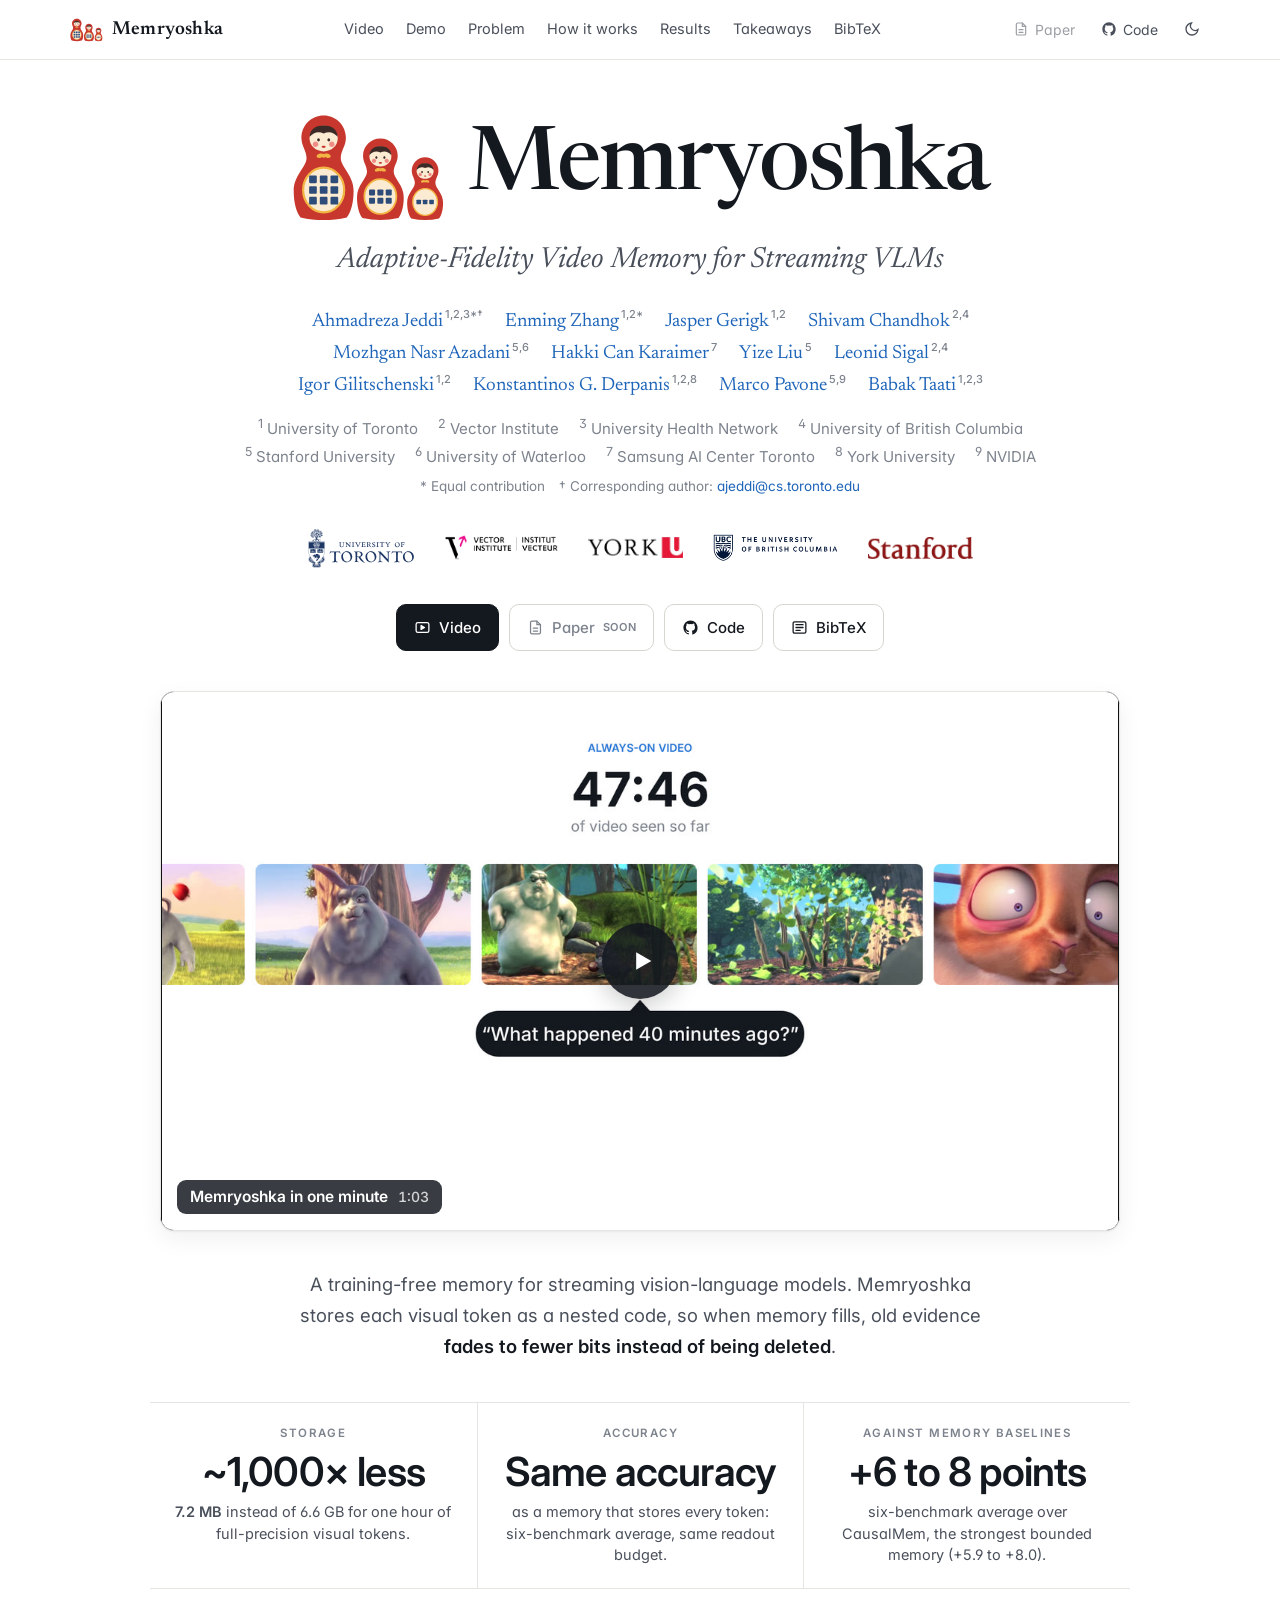
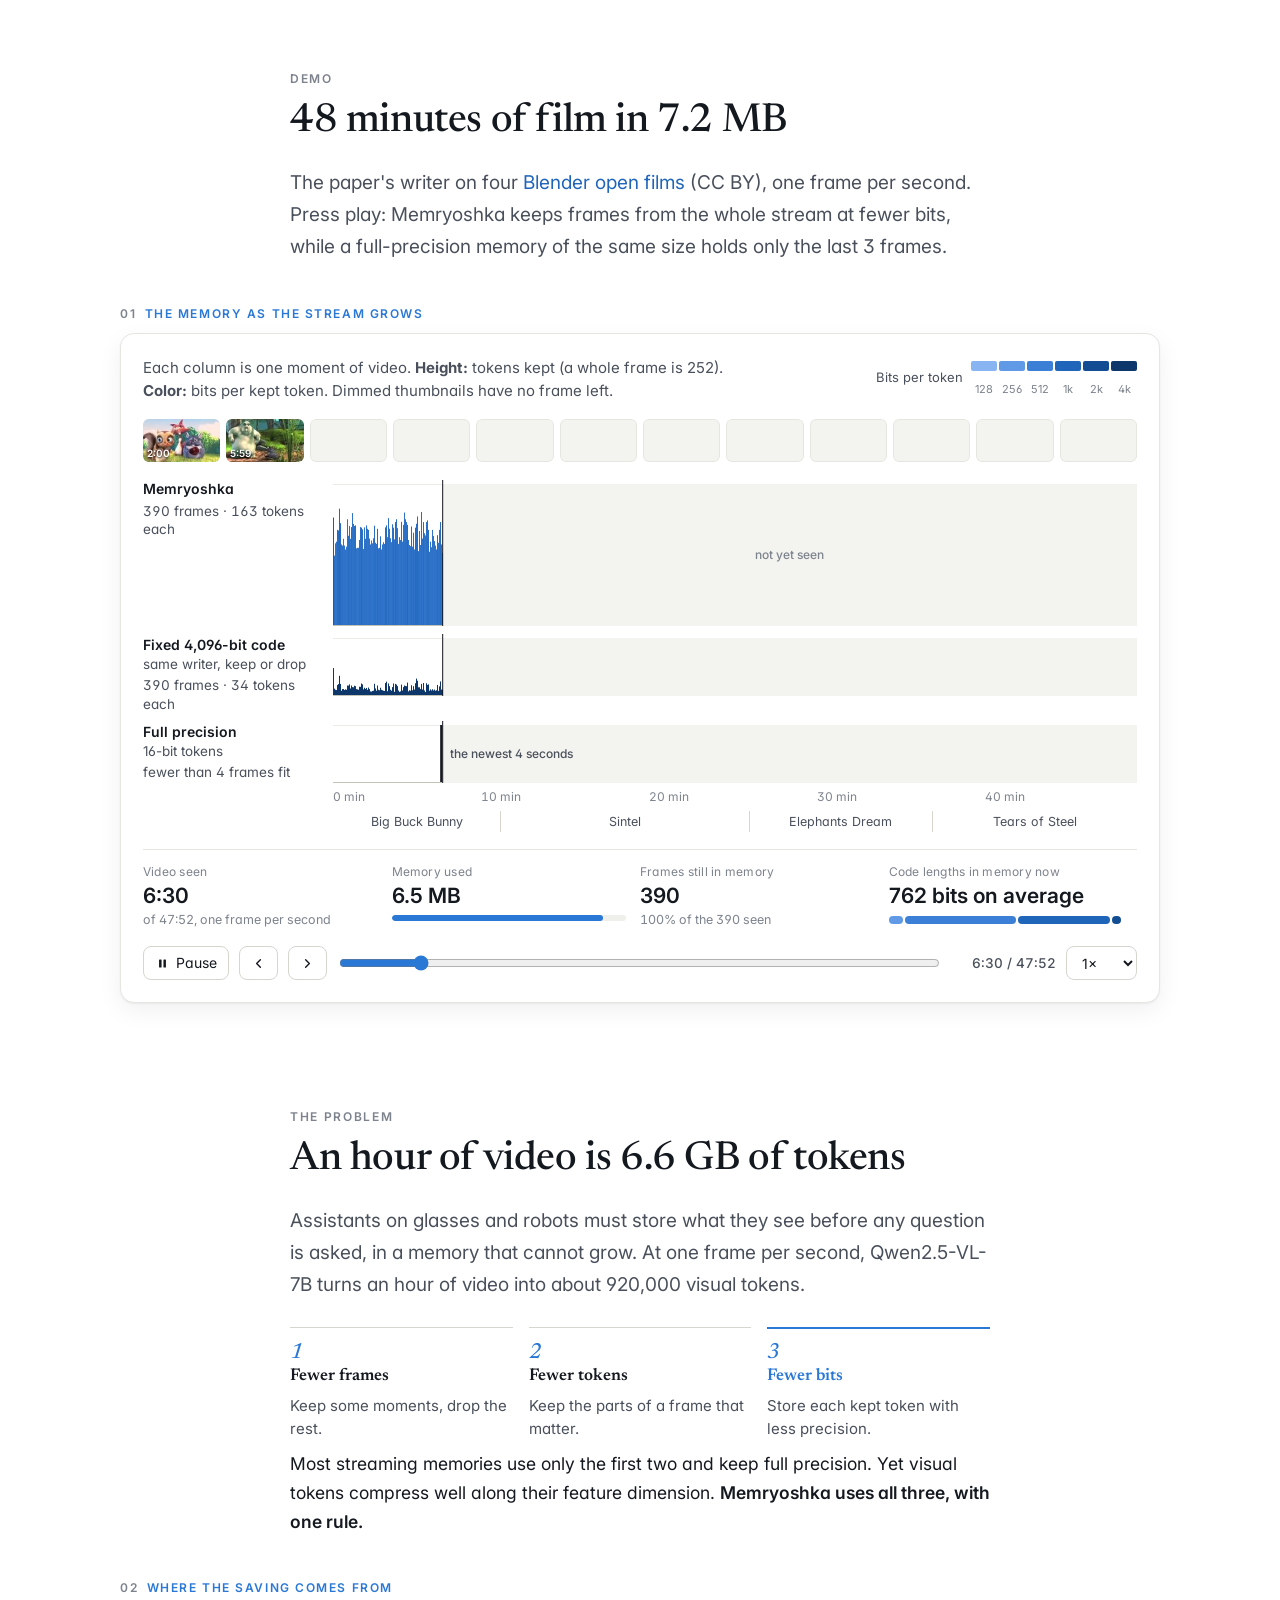
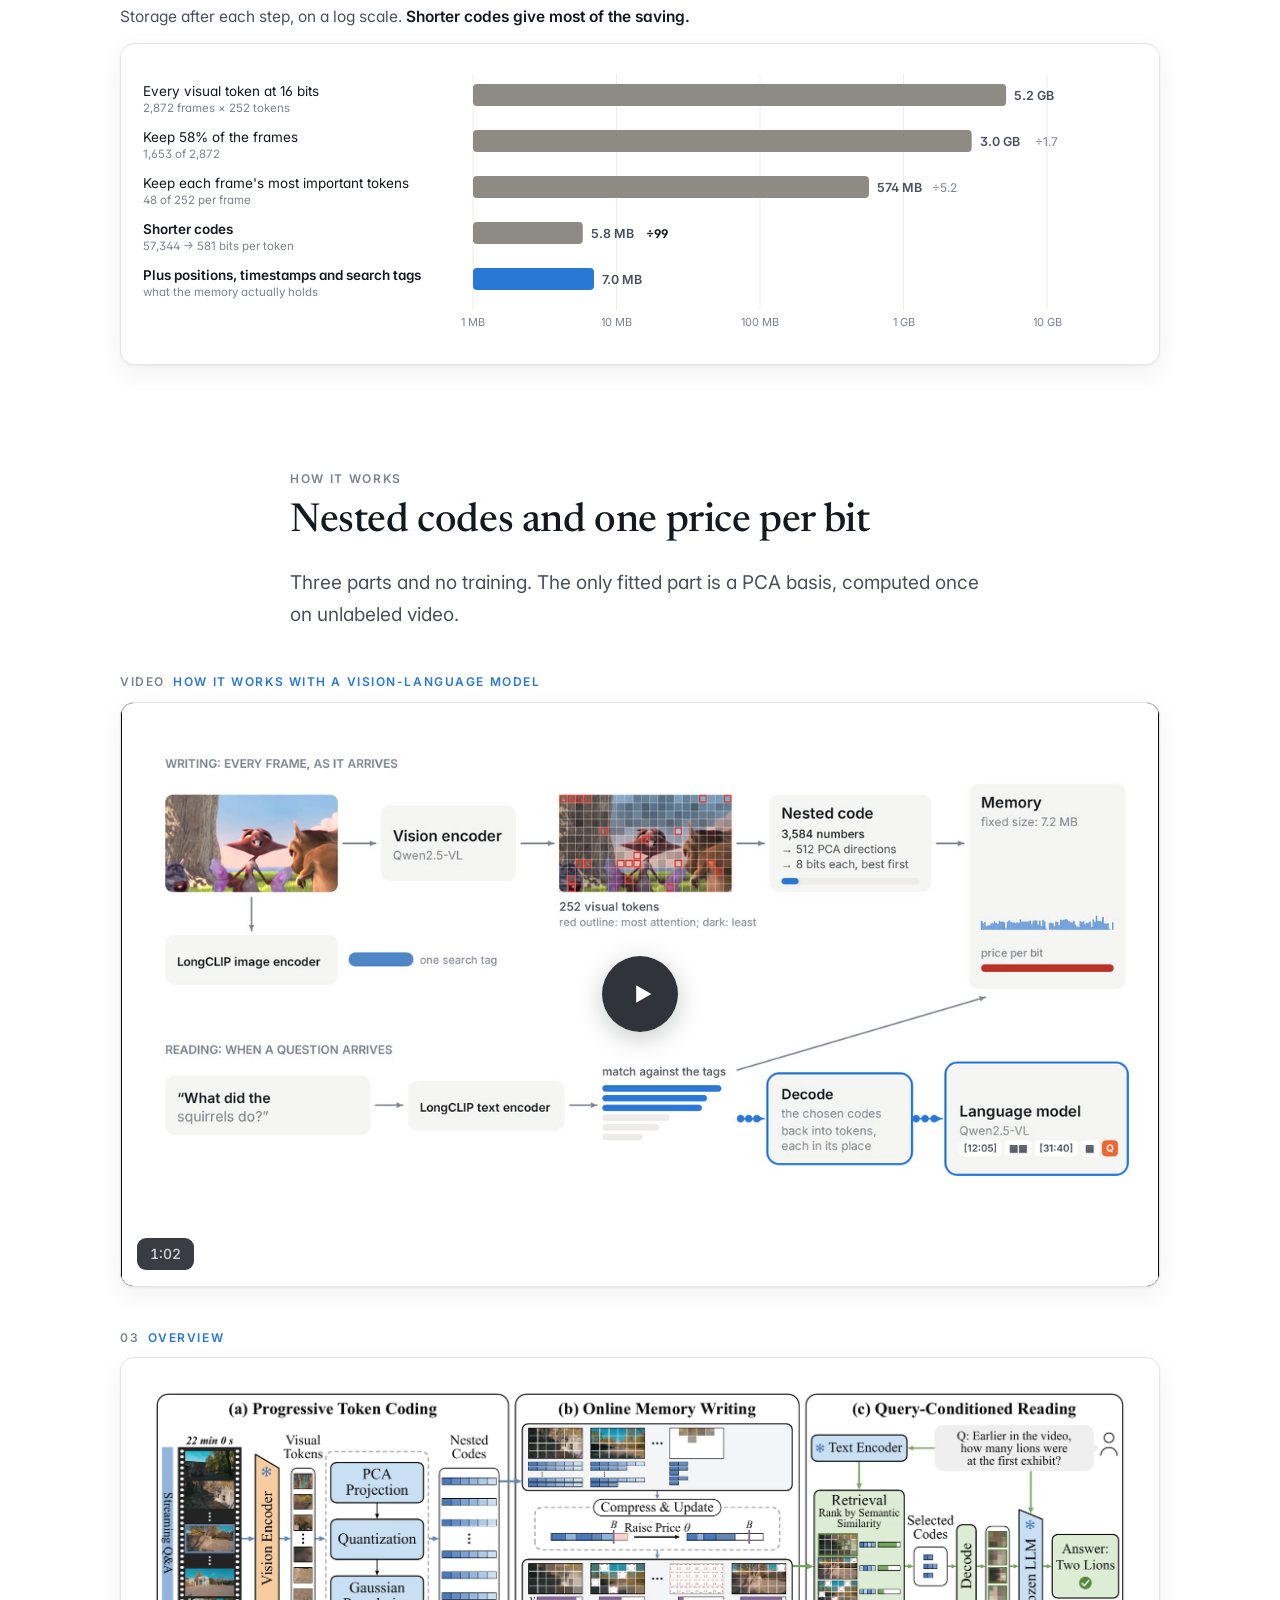
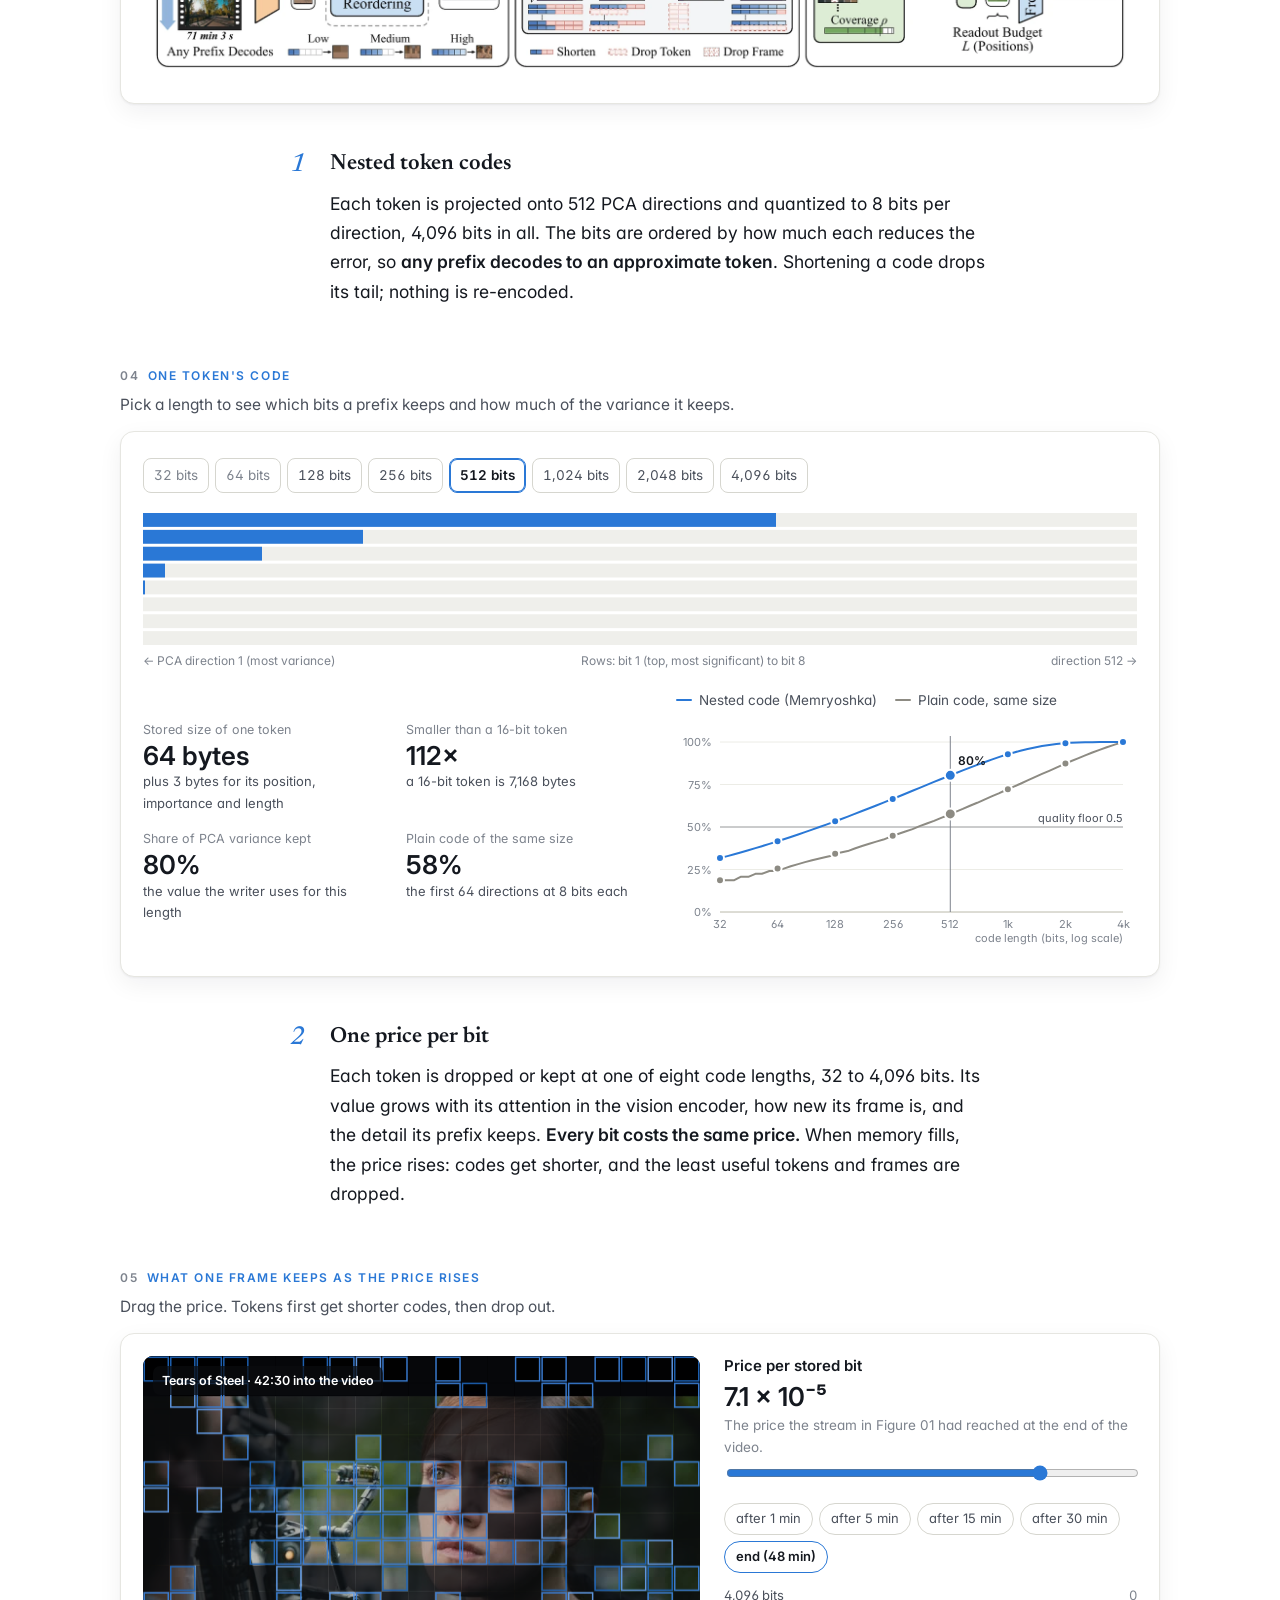
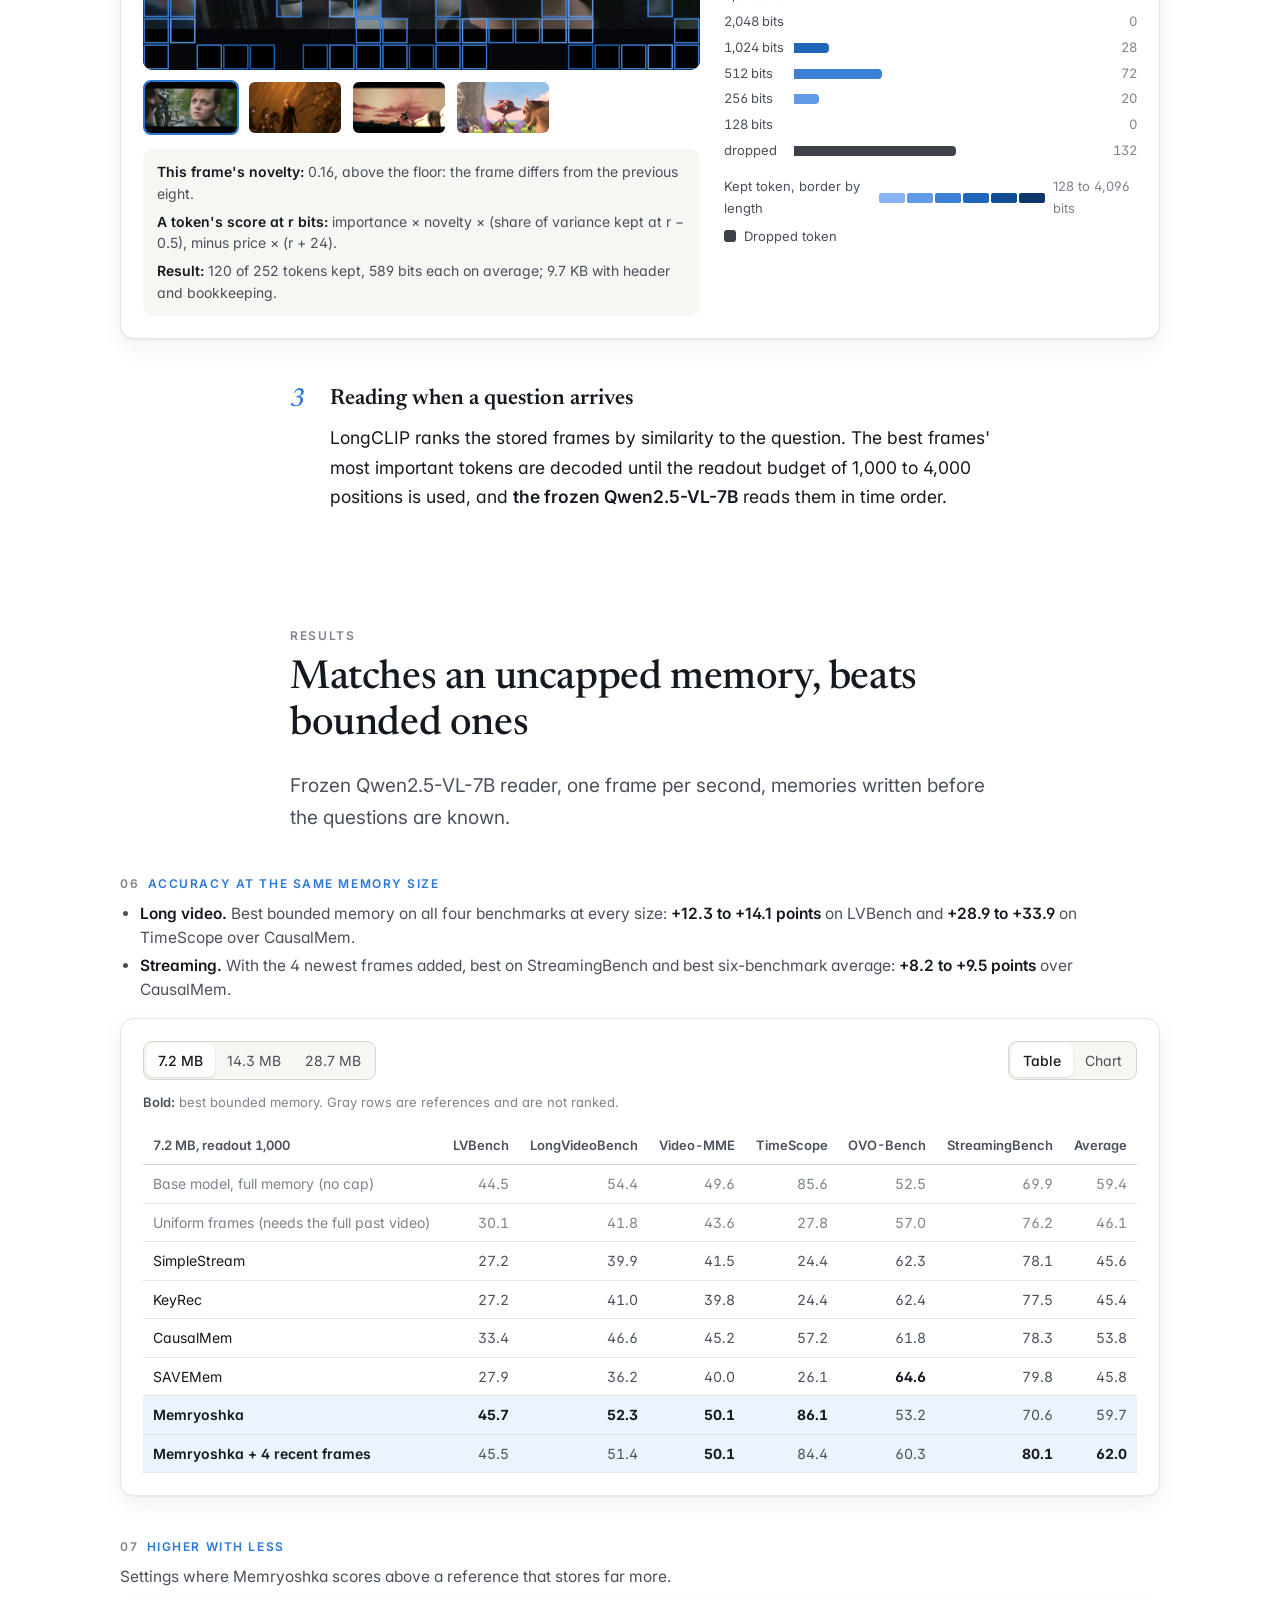
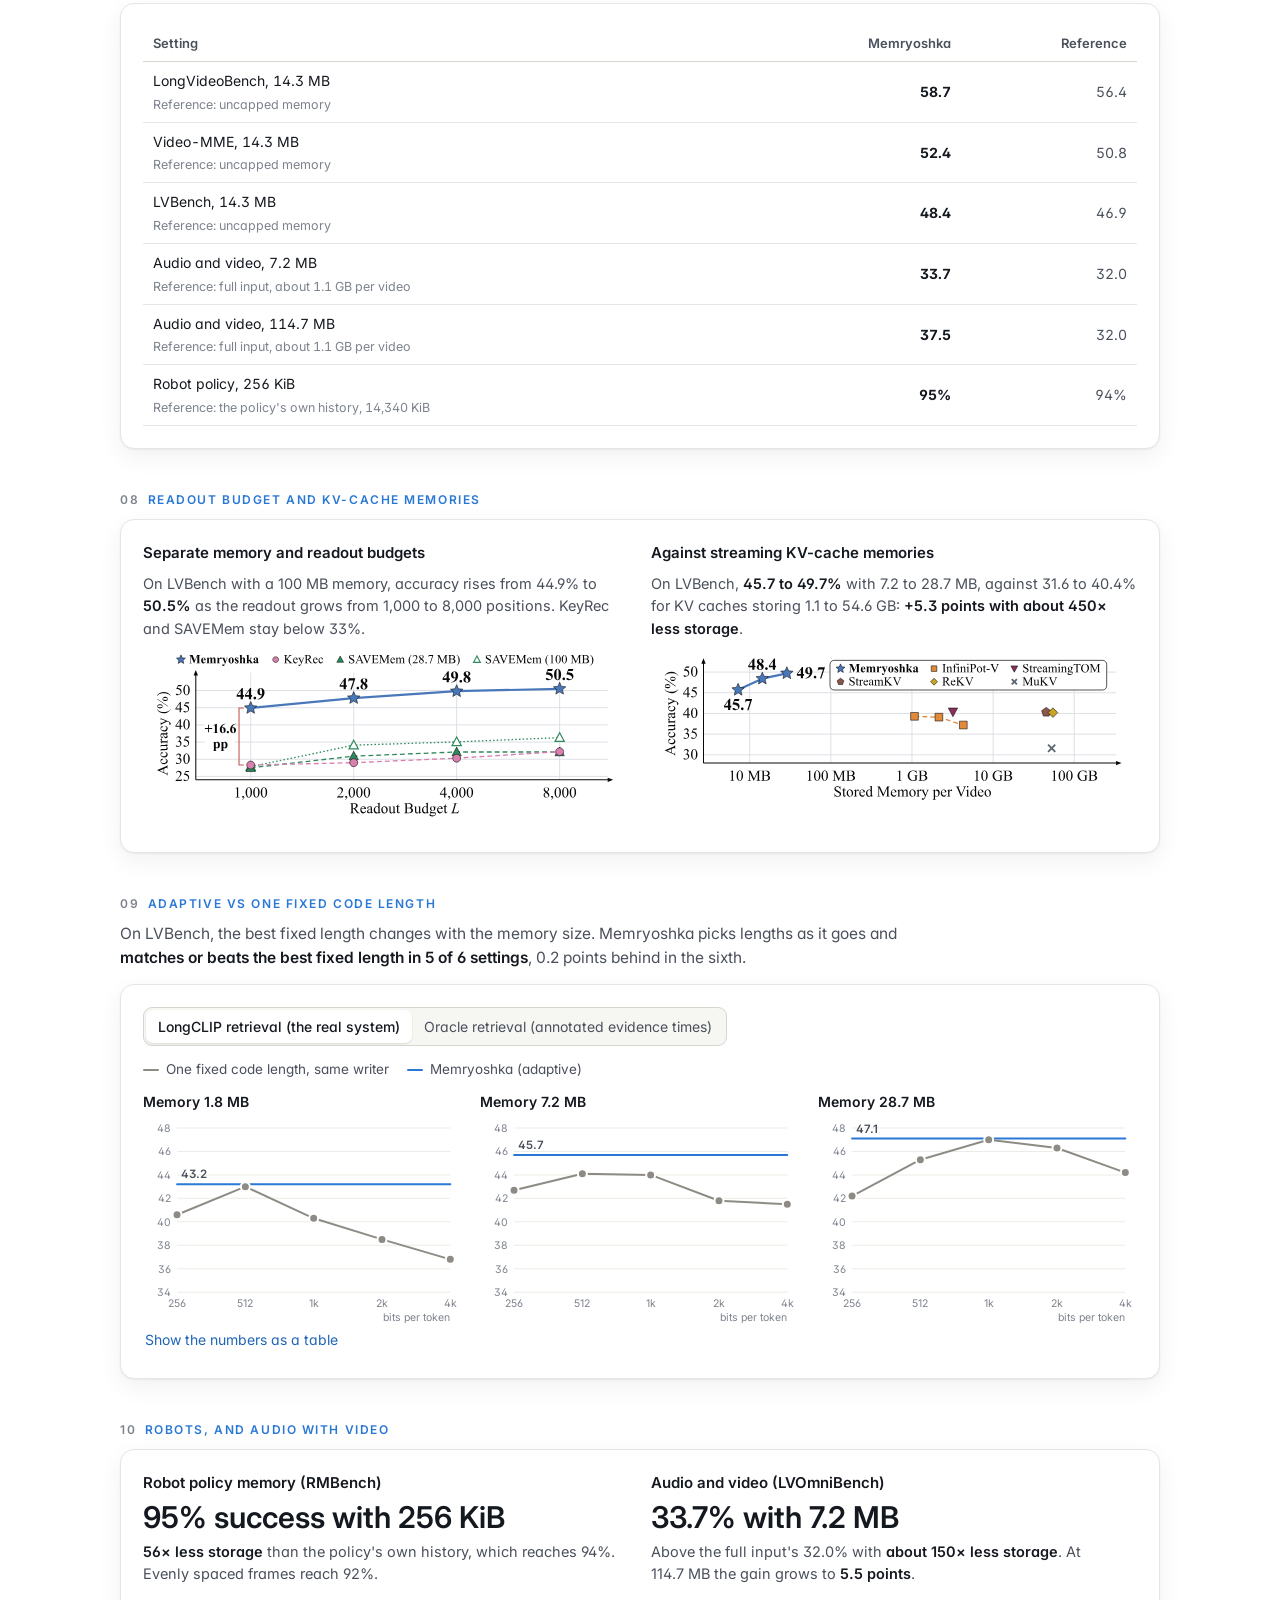
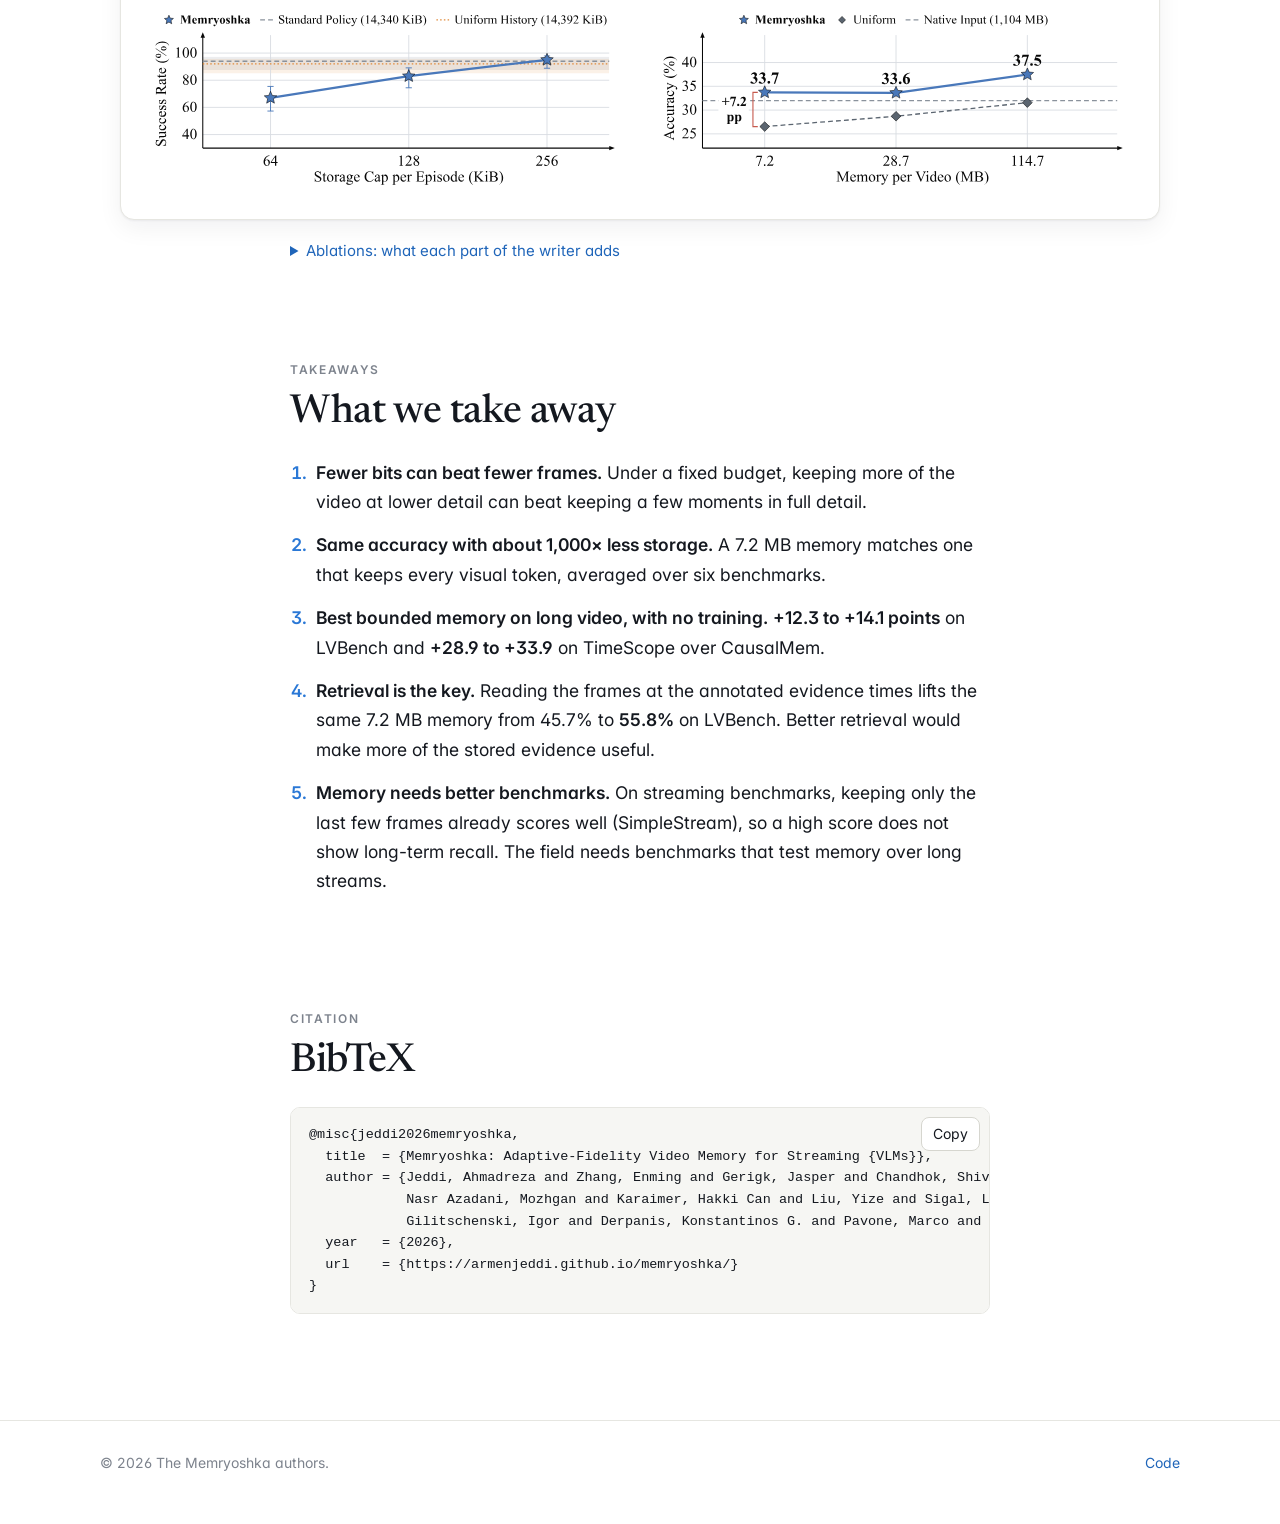
==== commit 40aeb7ba: "Takeaways section, shorter footer, no figure source labels - Replace the Limits section with Takeawa" ====
--- a/index.html
+++ b/index.html
@@ -46,7 +46,7 @@
       <a href="#problem">Problem</a>
       <a href="#method">How it works</a>
       <a href="#results">Results</a>
-      <a href="#limits">Limits</a>
+      <a href="#takeaways">Takeaways</a>
       <a href="#citation">BibTeX</a>
     </nav>
     <div class="nav-actions" id="nav-actions">
@@ -115,13 +115,13 @@
   <div class="prose">
     <div class="kicker">Demo</div>
     <h2>48 minutes of film in 7.2&nbsp;MB</h2>
-    <p class="lead">The paper's writer on four open films, one frame per second. Press play: Memryoshka keeps frames from the whole stream at fewer bits, while a full-precision memory of the same size holds only the last 3 frames.</p>
+    <p class="lead">The paper's writer on four <a href="https://studio.blender.org/films/">Blender open films</a> (CC BY), one frame per second. Press play: Memryoshka keeps frames from the whole stream at fewer bits, while a full-precision memory of the same size holds only the last 3 frames.</p>
   </div>
 
   <figure class="fig wide" id="fig-stream">
     <div class="fig-head">
       <div class="fig-label"><span class="n">01</span> The memory as the stream grows</div>
-      <div class="fig-source">Demo on open films</div>
+      
     </div>
     <div class="card">
       <div class="stream-top">
@@ -179,7 +179,7 @@
   </div>
 
   <figure class="fig wide" id="fig-savings" data-toc-sub="Where the saving comes from">
-    <div class="fig-head"><div class="fig-label"><span class="n">02</span> Where the saving comes from</div><div class="fig-source">Demo stream, at its end</div></div>
+    <div class="fig-head"><div class="fig-label"><span class="n">02</span> Where the saving comes from</div></div>
     <p class="fig-lead">Storage after each step, on a log scale. <strong>Shorter codes give most of the saving.</strong></p>
     <div class="card"><div id="savings-chart"></div></div>
   </figure>
@@ -194,7 +194,7 @@
   </div>
 
   <figure class="fig wide" id="video-how" data-toc-sub="Video: how it works">
-    <div class="fig-head"><div class="fig-label"><span class="n">Video</span> How it works with a vision-language model</div><div class="fig-source">1 minute, narrated</div></div>
+    <div class="fig-head"><div class="fig-label"><span class="n">Video</span> How it works with a vision-language model</div></div>
     <div class="video-card" data-duration="1:02">
       <video controls playsinline preload="none" poster="assets/img/poster_how.jpg" width="1920" height="1080" aria-label="How Memryoshka works with a vision-language model, a narrated video with captions">
         <source src="video/memryoshka_architecture.mp4" type="video/mp4">
@@ -204,7 +204,7 @@
   </figure>
 
   <figure class="fig wide" id="fig-overview">
-    <div class="fig-head"><div class="fig-label"><span class="n">03</span> Overview</div><div class="fig-source">Paper, Figure 2</div></div>
+    <div class="fig-head"><div class="fig-label"><span class="n">03</span> Overview</div></div>
     <div class="card"><div class="paper-fig"><img src="assets/img/paper/overview.webp" alt="Overview: (a) visual tokens are encoded once into nested bit streams; (b) an online writer shortens or drops stored codes as a shared price rises; (c) at question time, text-conditioned retrieval picks codes, decodes them and passes them to the frozen reader." width="2000" height="577" loading="lazy"></div></div>
   </figure>
 
@@ -216,7 +216,7 @@
   </div>
 
   <figure class="fig wide" id="fig-code">
-    <div class="fig-head"><div class="fig-label"><span class="n">04</span> One token's code</div><div class="fig-source">From the paper's PCA basis</div></div>
+    <div class="fig-head"><div class="fig-label"><span class="n">04</span> One token's code</div></div>
     <p class="fig-lead">Pick a length to see which bits a prefix keeps and how much of the variance it keeps.</p>
     <div class="card">
       <div class="code-wrap">
@@ -243,7 +243,7 @@
   </div>
 
   <figure class="fig wide" id="fig-price">
-    <div class="fig-head"><div class="fig-label"><span class="n">05</span> What one frame keeps as the price rises</div><div class="fig-source">Four frames of the demo</div></div>
+    <div class="fig-head"><div class="fig-label"><span class="n">05</span> What one frame keeps as the price rises</div></div>
     <p class="fig-lead">Drag the price. Tokens first get shorter codes, then drop out.</p>
     <div class="card">
       <div class="price-wrap">
@@ -290,7 +290,7 @@
   </div>
 
   <figure class="fig wide" id="fig-main" data-toc-sub="Accuracy">
-    <div class="fig-head"><div class="fig-label"><span class="n">06</span> Accuracy at the same memory size</div><div class="fig-source">Paper, Table 1</div></div>
+    <div class="fig-head"><div class="fig-label"><span class="n">06</span> Accuracy at the same memory size</div></div>
     <ul class="findings">
       <li><b>Long video.</b> Best bounded memory on all four benchmarks at every size: <strong>+12.3 to +14.1 points</strong> on LVBench and <strong>+28.9 to +33.9</strong> on TimeScope over CausalMem.</li>
       <li><b>Streaming.</b> With the 4 newest frames added, best on StreamingBench and best six-benchmark average: <strong>+8.2 to +9.5 points</strong> over CausalMem.</li>
@@ -312,30 +312,30 @@
   </figure>
 
   <figure class="fig wide" id="fig-higher" data-toc-sub="Higher with less">
-    <div class="fig-head"><div class="fig-label"><span class="n">07</span> Higher with less</div><div class="fig-source">Paper, Table 1 and Figure 4</div></div>
+    <div class="fig-head"><div class="fig-label"><span class="n">07</span> Higher with less</div></div>
     <p class="fig-lead">Settings where Memryoshka scores above a reference that stores far more.</p>
     <div class="card"><div class="table-wrap flush" id="higher-table"></div></div>
   </figure>
 
   <figure class="fig wide" id="fig-kv" data-toc-sub="Readout and KV caches">
-    <div class="fig-head"><div class="fig-label"><span class="n">08</span> Readout budget and KV-cache memories</div><div class="fig-source">Paper, Figure 3 (LVBench)</div></div>
+    <div class="fig-head"><div class="fig-label"><span class="n">08</span> Readout budget and KV-cache memories</div></div>
     <div class="card two-up">
       <div>
         <h4>Separate memory and readout budgets</h4>
-        <p class="panel-lead">With a 100&nbsp;MB memory, accuracy rises from 44.9% to <strong>50.5%</strong> as the readout grows from 1,000 to 8,000 positions. KeyRec and SAVEMem stay below 33%.</p>
+        <p class="panel-lead">On LVBench with a 100&nbsp;MB memory, accuracy rises from 44.9% to <strong>50.5%</strong> as the readout grows from 1,000 to 8,000 positions. KeyRec and SAVEMem stay below 33%.</p>
         <div class="paper-fig"><img src="assets/img/paper/readout_budget.svg" alt="Accuracy against readout budget for Memryoshka, KeyRec and SAVEMem." loading="lazy"></div>
       </div>
       <div>
         <h4>Against streaming KV-cache memories</h4>
-        <p class="panel-lead"><strong>45.7 to 49.7%</strong> with 7.2 to 28.7&nbsp;MB, against 31.6 to 40.4% for KV caches storing 1.1 to 54.6&nbsp;GB: <strong>+5.3 points with about 450&times; less storage</strong>.</p>
+        <p class="panel-lead">On LVBench, <strong>45.7 to 49.7%</strong> with 7.2 to 28.7&nbsp;MB, against 31.6 to 40.4% for KV caches storing 1.1 to 54.6&nbsp;GB: <strong>+5.3 points with about 450&times; less storage</strong>.</p>
         <div class="paper-fig"><img src="assets/img/paper/kv_cache.svg" alt="Accuracy against stored memory per video for Memryoshka and five KV-cache methods, on a log scale." loading="lazy"></div>
       </div>
     </div>
   </figure>
 
   <figure class="fig wide" id="fig-tradeoff" data-toc-sub="Adaptive vs fixed length">
-    <div class="fig-head"><div class="fig-label"><span class="n">09</span> Adaptive vs one fixed code length</div><div class="fig-source">Paper, Table 2 (LVBench)</div></div>
-    <p class="fig-lead">The best fixed length changes with the memory size. Memryoshka picks lengths as it goes and <strong>matches or beats the best fixed length in 5 of 6 settings</strong>, 0.2 points behind in the sixth.</p>
+    <div class="fig-head"><div class="fig-label"><span class="n">09</span> Adaptive vs one fixed code length</div></div>
+    <p class="fig-lead">On LVBench, the best fixed length changes with the memory size. Memryoshka picks lengths as it goes and <strong>matches or beats the best fixed length in 5 of 6 settings</strong>, 0.2 points behind in the sixth.</p>
     <div class="card">
       <div class="chart-head">
         <div class="seg" id="ret-seg" role="group" aria-label="Retrieval"></div>
@@ -348,7 +348,7 @@
   </figure>
 
   <figure class="fig wide" id="fig-beyond" data-toc-sub="Robots and audio">
-    <div class="fig-head"><div class="fig-label"><span class="n">10</span> Robots, and audio with video</div><div class="fig-source">Paper, Figure 4</div></div>
+    <div class="fig-head"><div class="fig-label"><span class="n">10</span> Robots, and audio with video</div></div>
     <div class="card two-up beyond-cards">
       <div>
         <h4>Robot policy memory (RMBench)</h4>
@@ -374,17 +374,18 @@
   </div>
 </section>
 
-<!-- ============================== LIMITS ============================== -->
-<section class="section" id="limits" data-toc="Limits">
-  <div class="prose">
-    <div class="kicker">Limits</div>
-    <h2>What it does not do</h2>
-    <ul class="limits">
-      <li><b>No built-in recency.</b> Retrieval by similarity misses questions about what is on screen now. Adding the 4 newest frames closes most of the gap on streaming benchmarks; SAVEMem stays best on OVO-Bench.</li>
-      <li><b>Retrieval is the bottleneck.</b> On LVBench at 7.2&nbsp;MB, reading at the annotated evidence times gives 55.8%, against 45.7% with LongCLIP.</li>
-      <li><b>A simple value estimate.</b> The writer guesses future usefulness from attention and novelty; better estimates could balance coverage and detail better.</li>
-      <li><b>Each question costs a prefill</b> of up to the readout budget. KV-cache memories pay per frame instead.</li>
-    </ul>
+<!-- ============================== TAKEAWAYS ============================== -->
+<section class="section" id="takeaways" data-toc="Takeaways">
+  <div class="prose">
+    <div class="kicker">Takeaways</div>
+    <h2>What we take away</h2>
+    <ol class="takeaways">
+      <li><b>Fewer bits can beat fewer frames.</b> Under a fixed budget, keeping more of the video at lower detail can beat keeping a few moments in full detail.</li>
+      <li><b>Same accuracy with about 1,000&times; less storage.</b> A 7.2&nbsp;MB memory matches one that keeps every visual token, averaged over six benchmarks.</li>
+      <li><b>Best bounded memory on long video, with no training.</b> <strong>+12.3 to +14.1 points</strong> on LVBench and <strong>+28.9 to +33.9</strong> on TimeScope over CausalMem.</li>
+      <li><b>Retrieval is the key.</b> Reading the frames at the annotated evidence times lifts the same 7.2&nbsp;MB memory from 45.7% to <strong>55.8%</strong> on LVBench. Better retrieval would make more of the stored evidence useful.</li>
+      <li><b>Memory needs better benchmarks.</b> On streaming benchmarks, keeping only the last few frames already scores well (SimpleStream), so a high score does not show long-term recall. The field needs benchmarks that test memory over long streams.</li>
+    </ol>
   </div>
 </section>
 
@@ -404,7 +405,7 @@
 
 <footer>
   <div class="inner">
-    <span>&copy; 2026 The Memryoshka authors. Demo films &copy; Blender Foundation (CC BY). Video narration generated from an author's voice with Chatterbox.</span>
+    <span>&copy; 2026 The Memryoshka authors.</span>
     <span id="footer-links"></span>
   </div>
 </footer>
--- a/assets/css/style.css
+++ b/assets/css/style.css
@@ -387,8 +387,10 @@
 .cards3 .c.hl h4 { color: var(--ours); }
 .quote { font: italic 400 20px/1.55 var(--serif); color: var(--ink-2); border-left: 2px solid var(--line-2); padding: 2px 0 2px 18px; margin: 0 0 28px; }
 .quote cite { display: block; font: normal 400 13.5px var(--sans); color: var(--ink-3); margin-top: 6px; }
-.limits li { margin-bottom: 12px; }
-.limits li b { font-weight: 600; }
+.takeaways { padding-left: 22px; }
+.takeaways li { margin-bottom: 14px; padding-left: 4px; }
+.takeaways li::marker { color: var(--ours); font-weight: 600; }
+.takeaways li b { font-weight: 600; color: var(--ink); }
 .step { display: grid; grid-template-columns: 34px 1fr; gap: 6px; margin-top: 46px; }
 .step .no { font: italic 500 26px/1.2 var(--serif); color: var(--ours); }
 .step h3 { margin: 0 0 10px; }
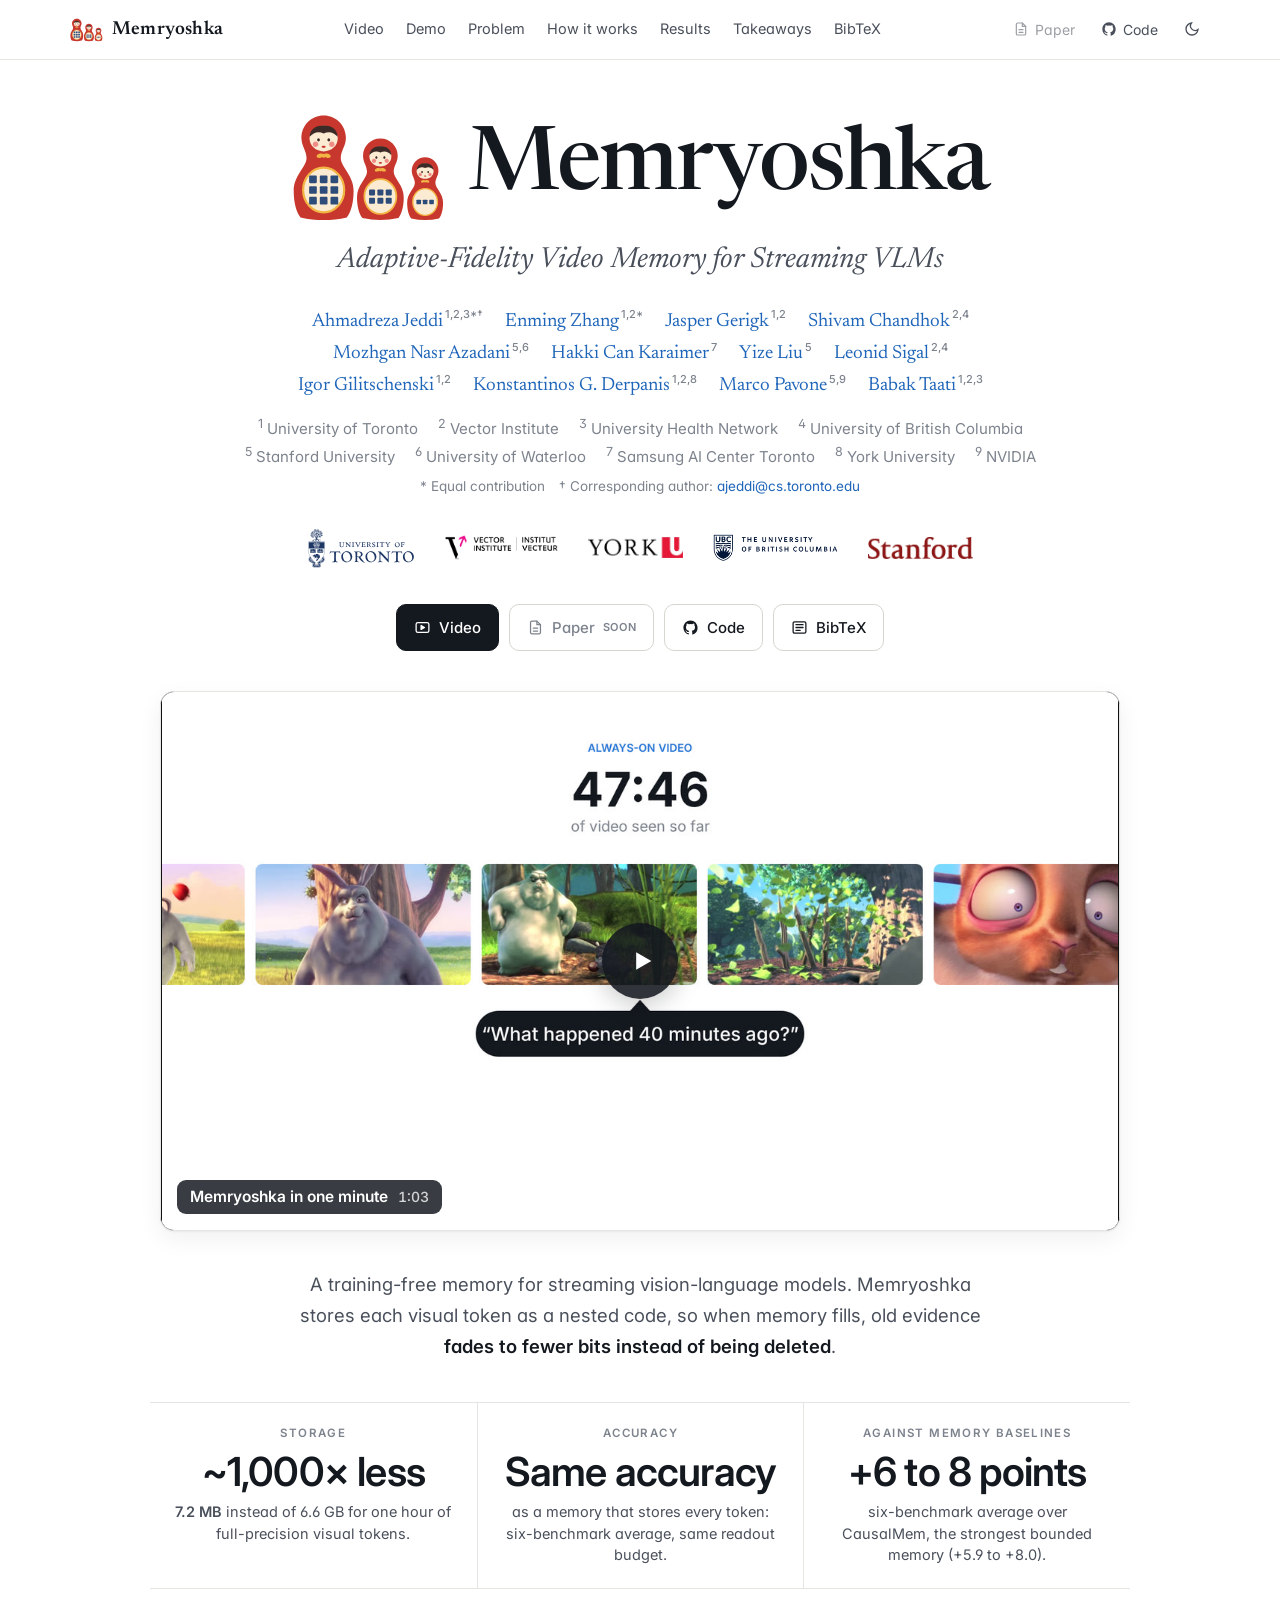
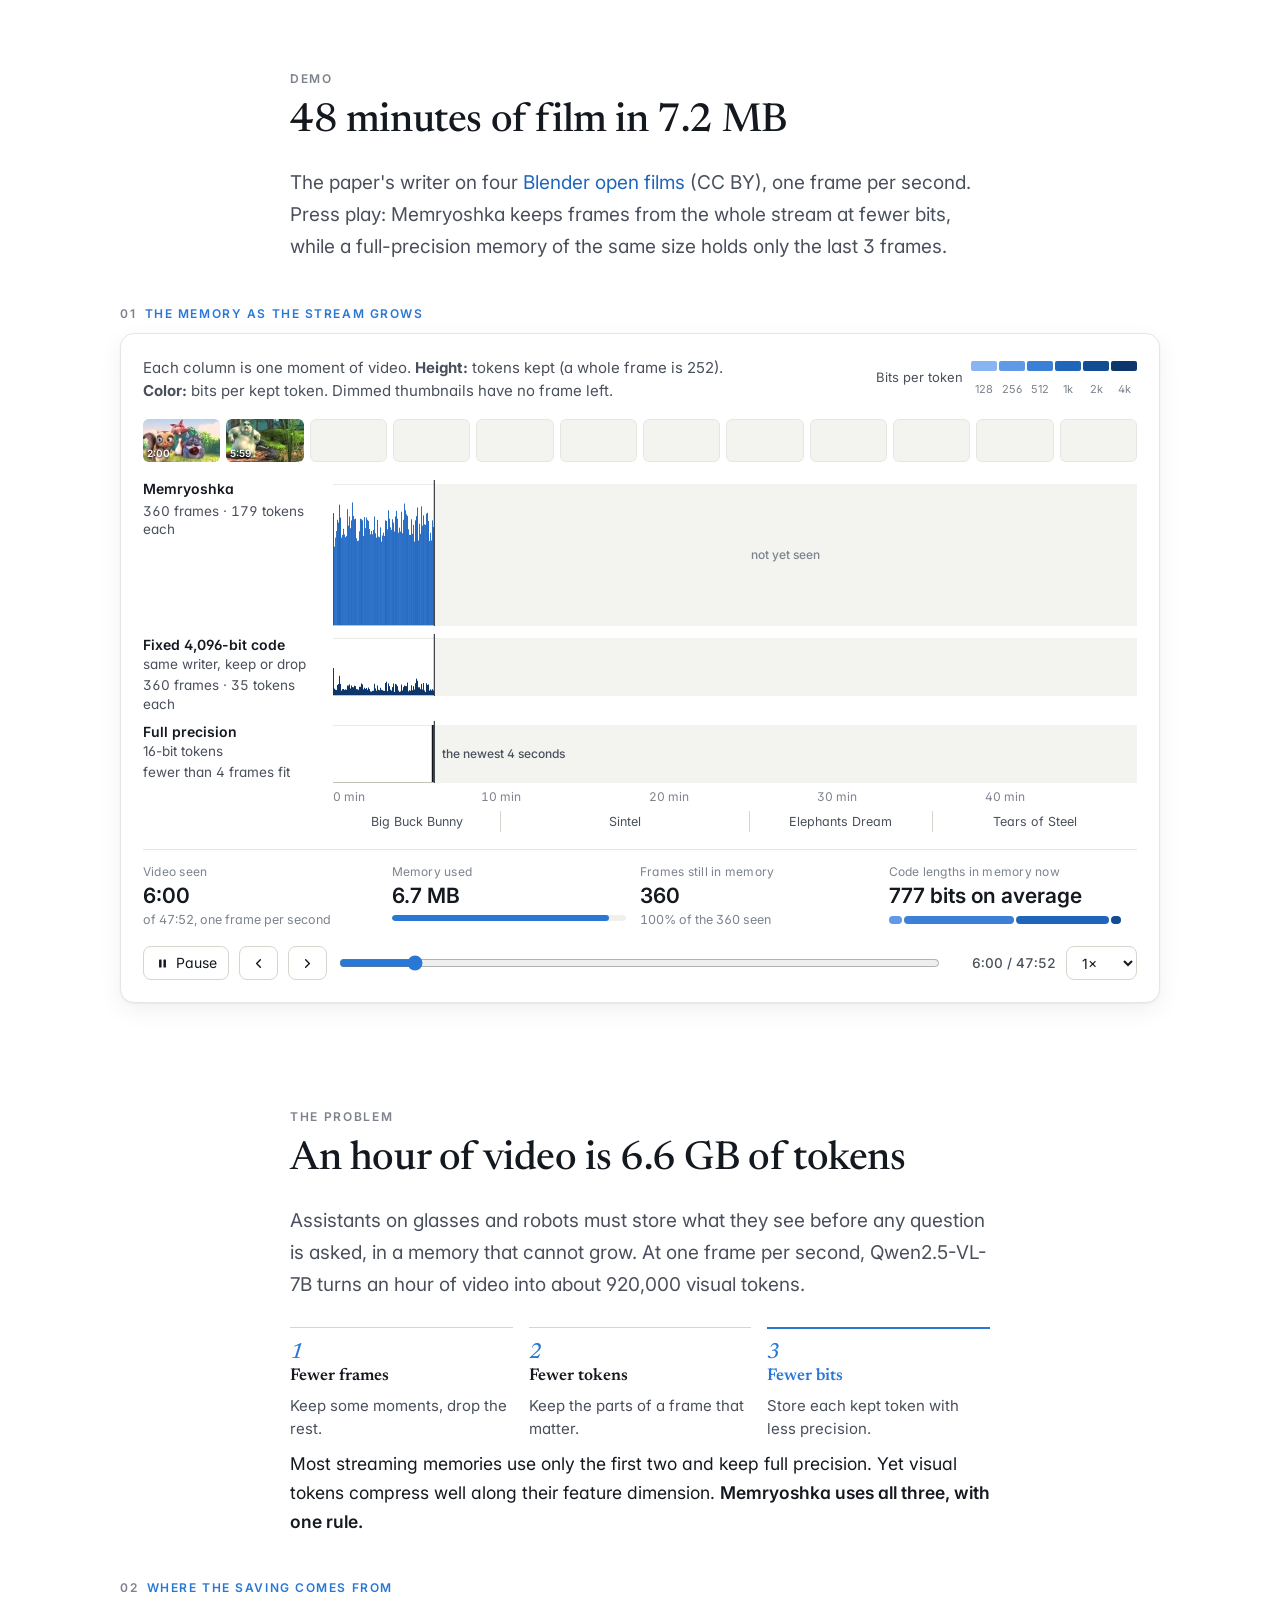
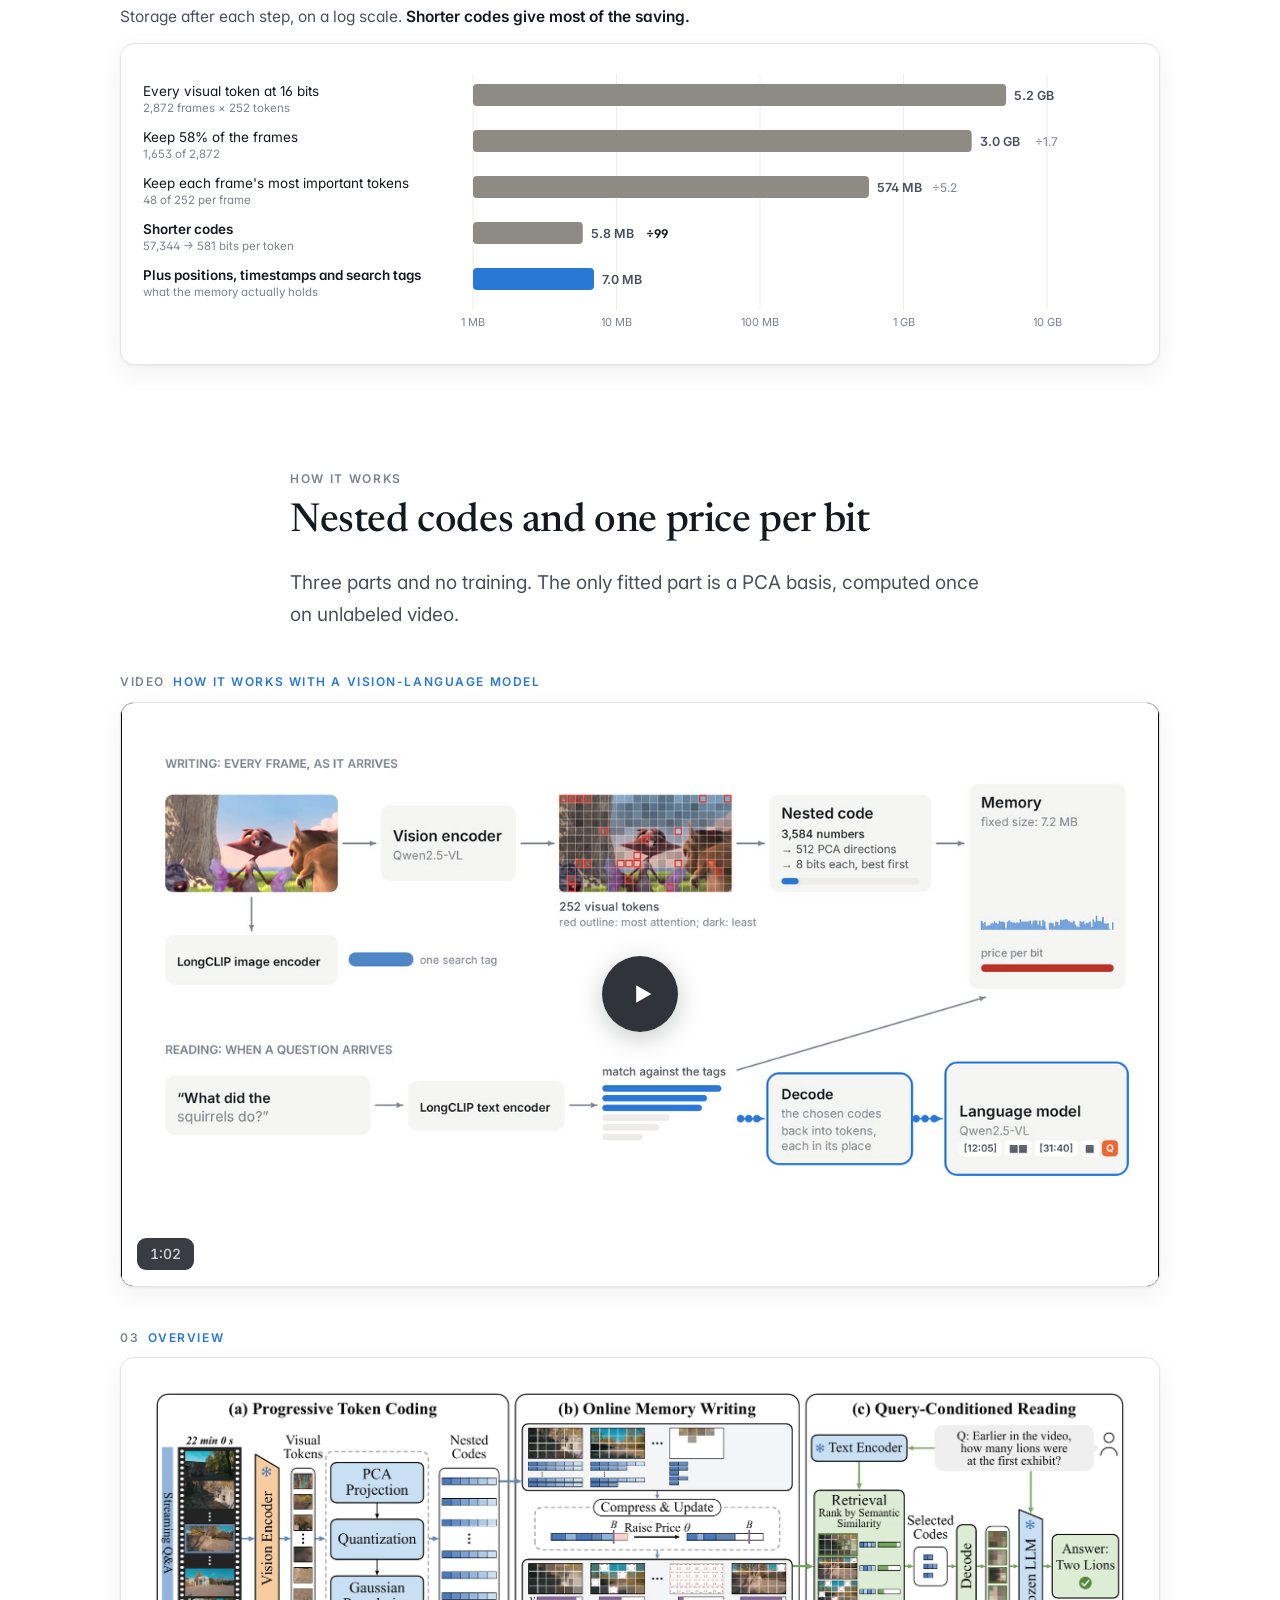
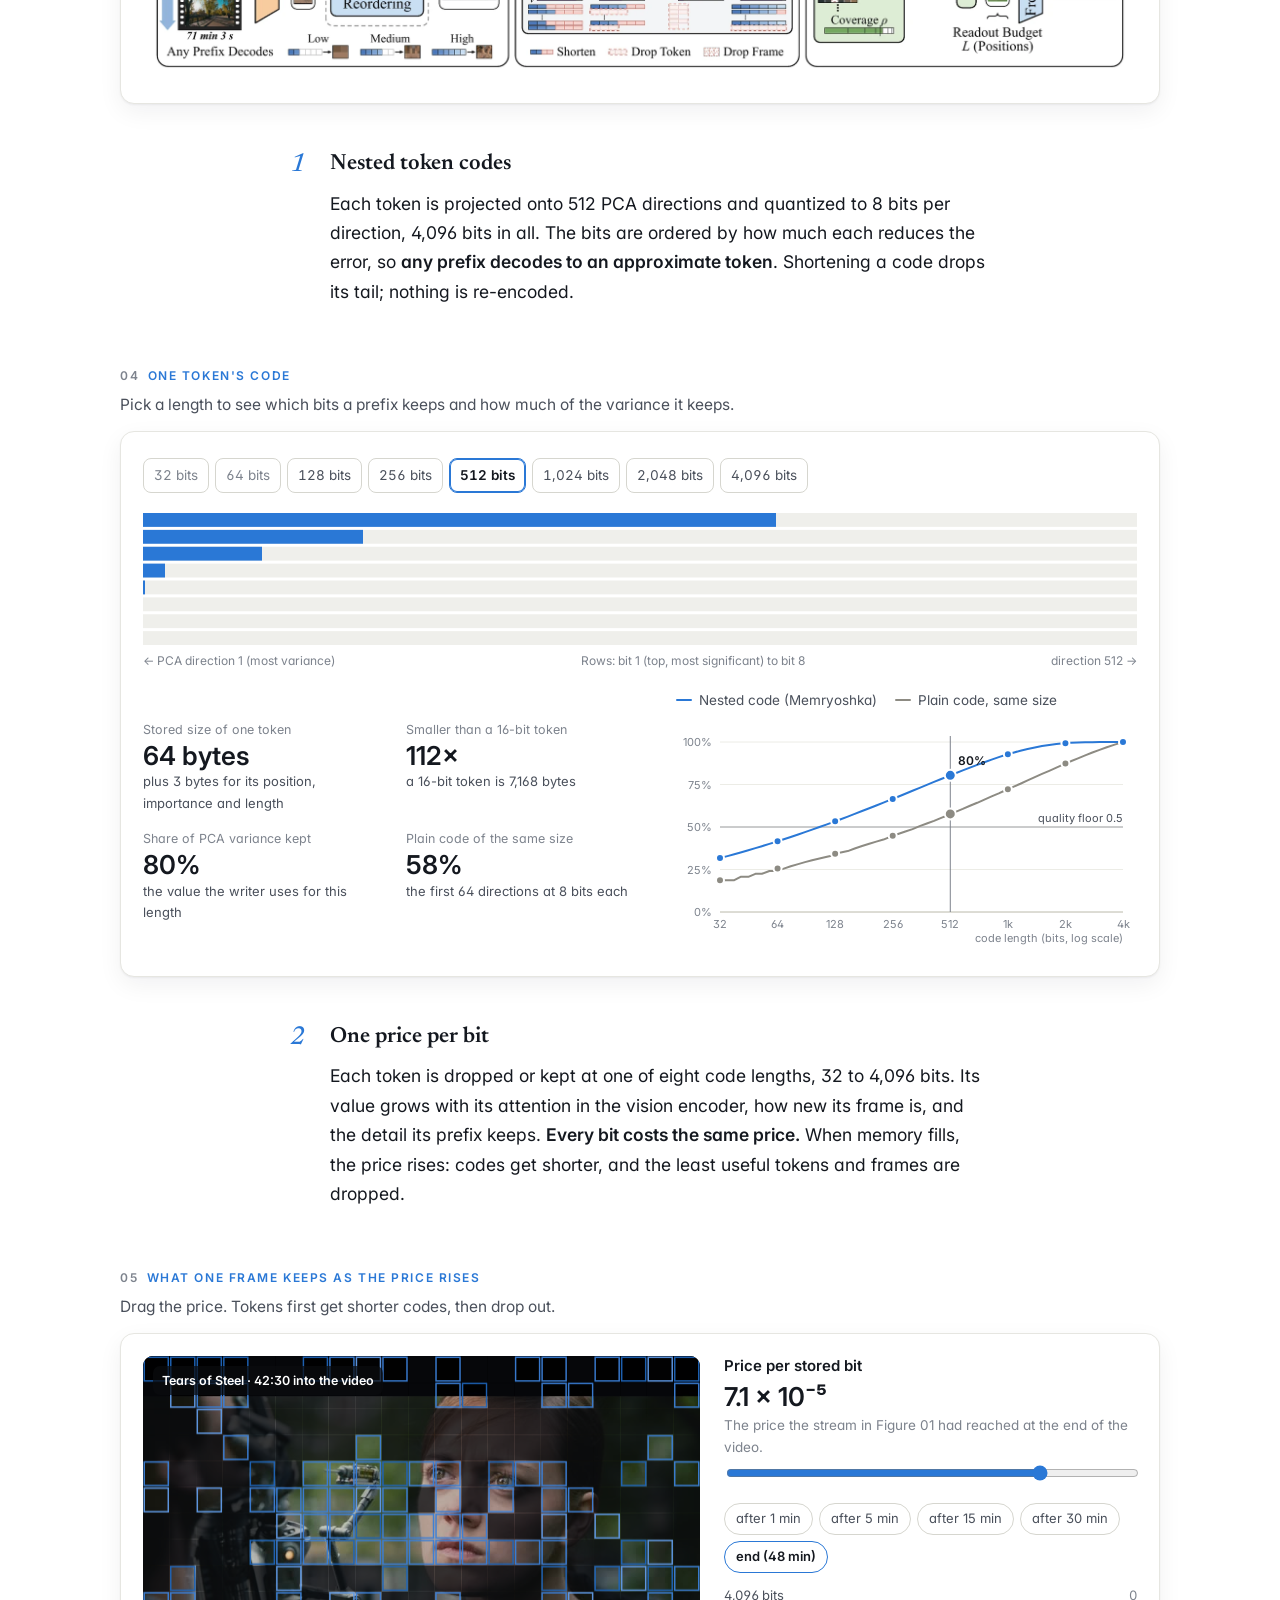
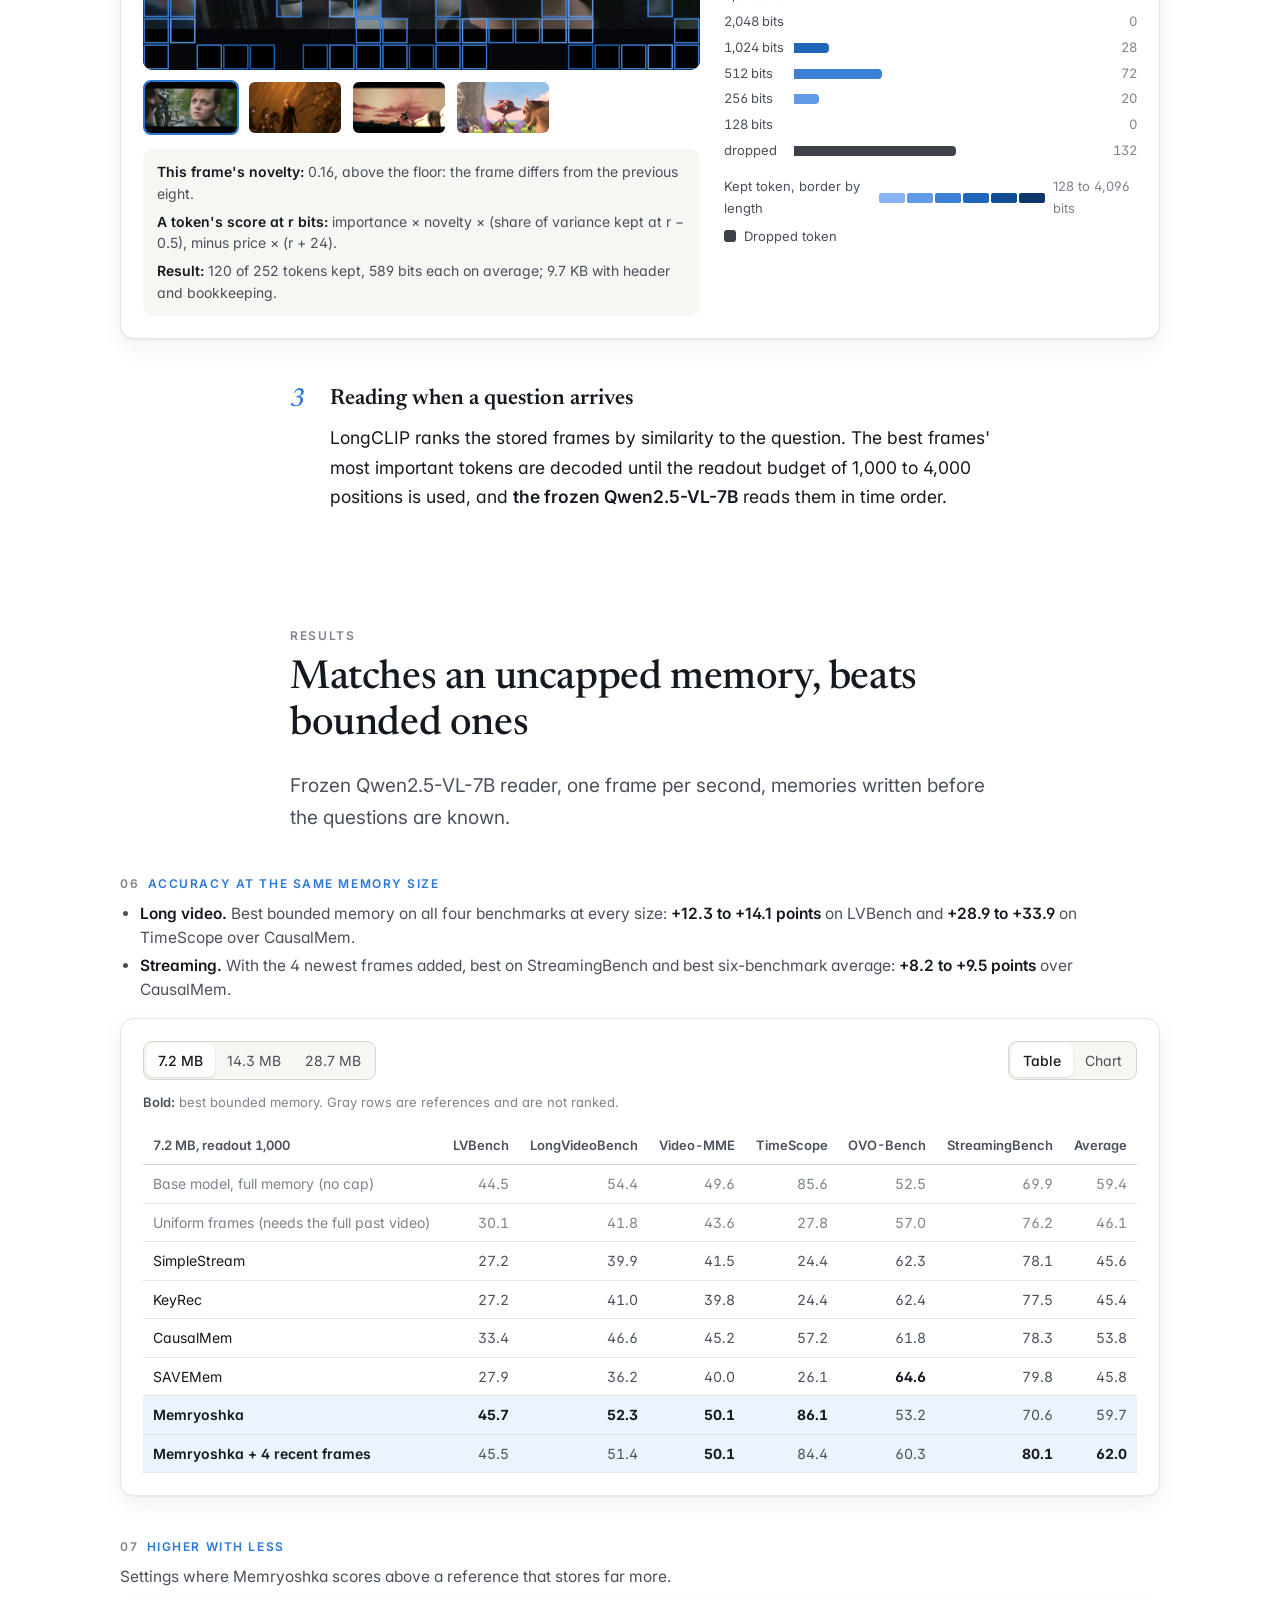
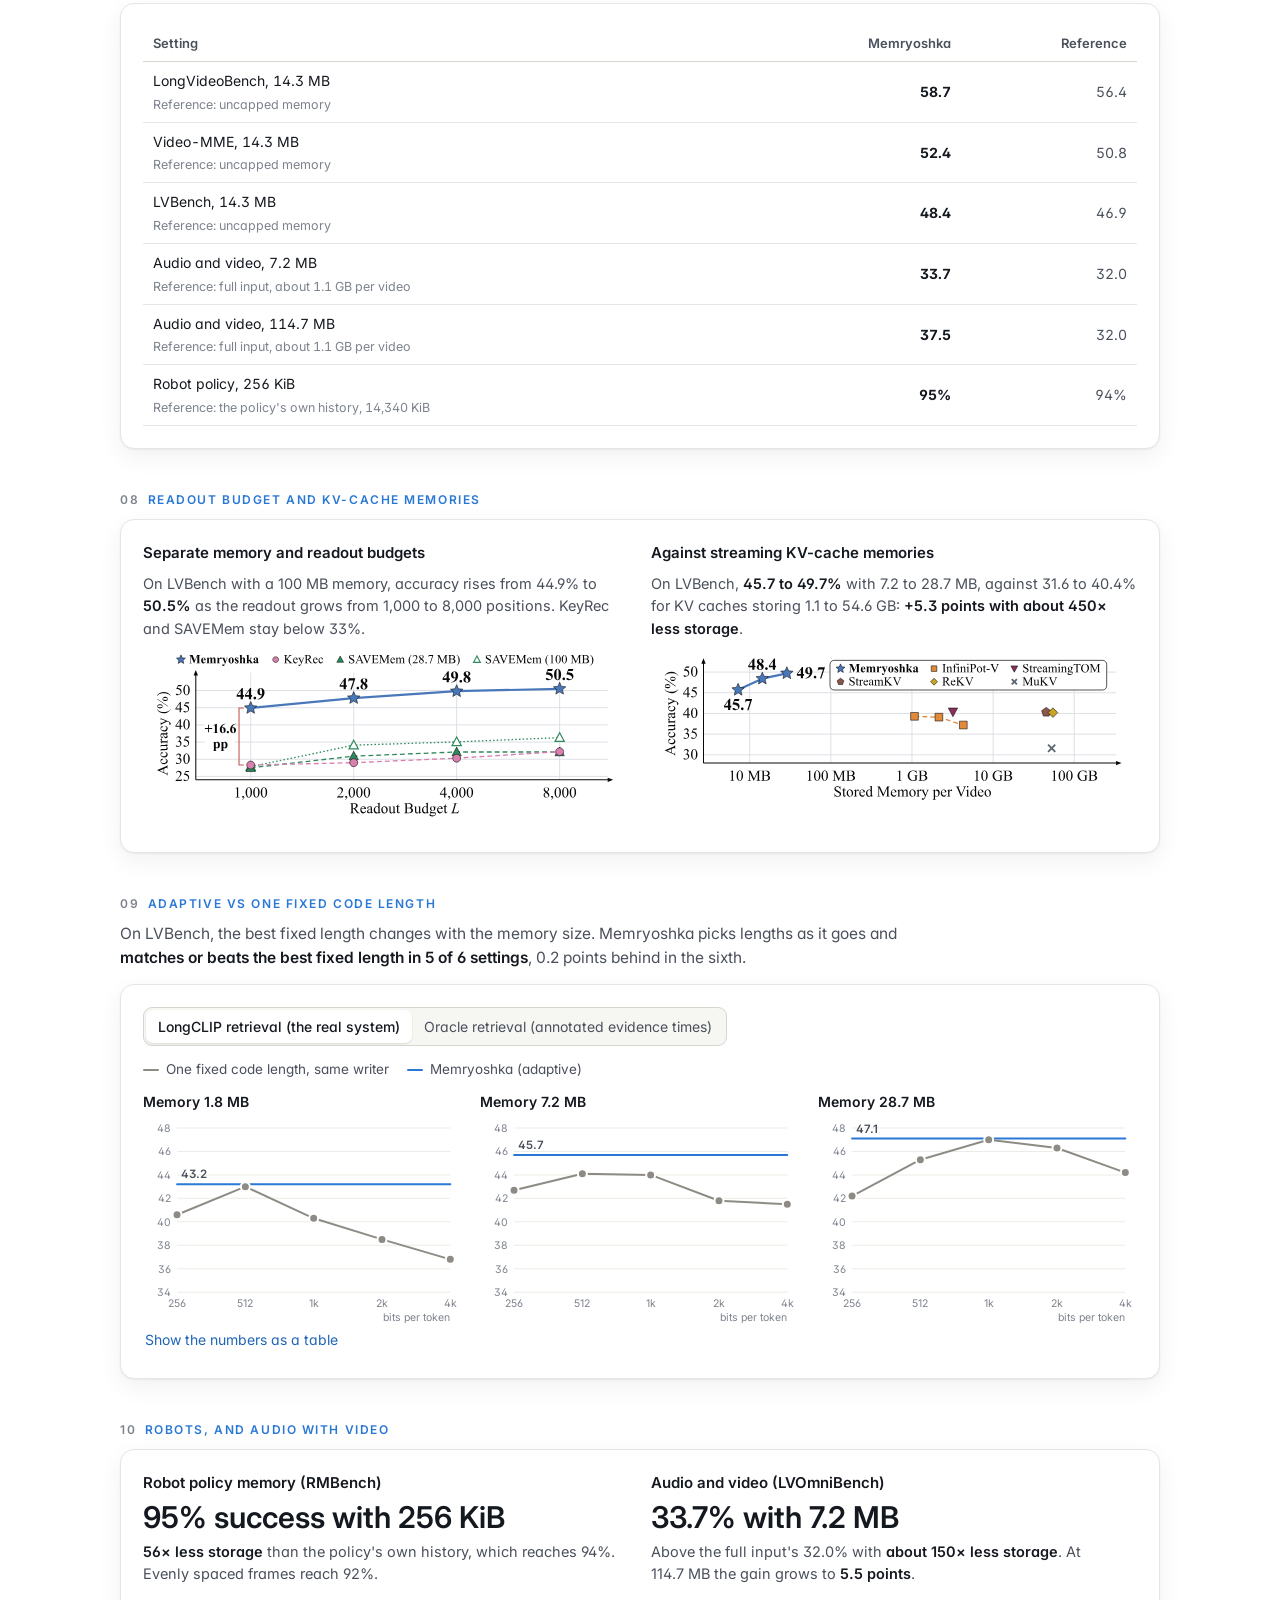
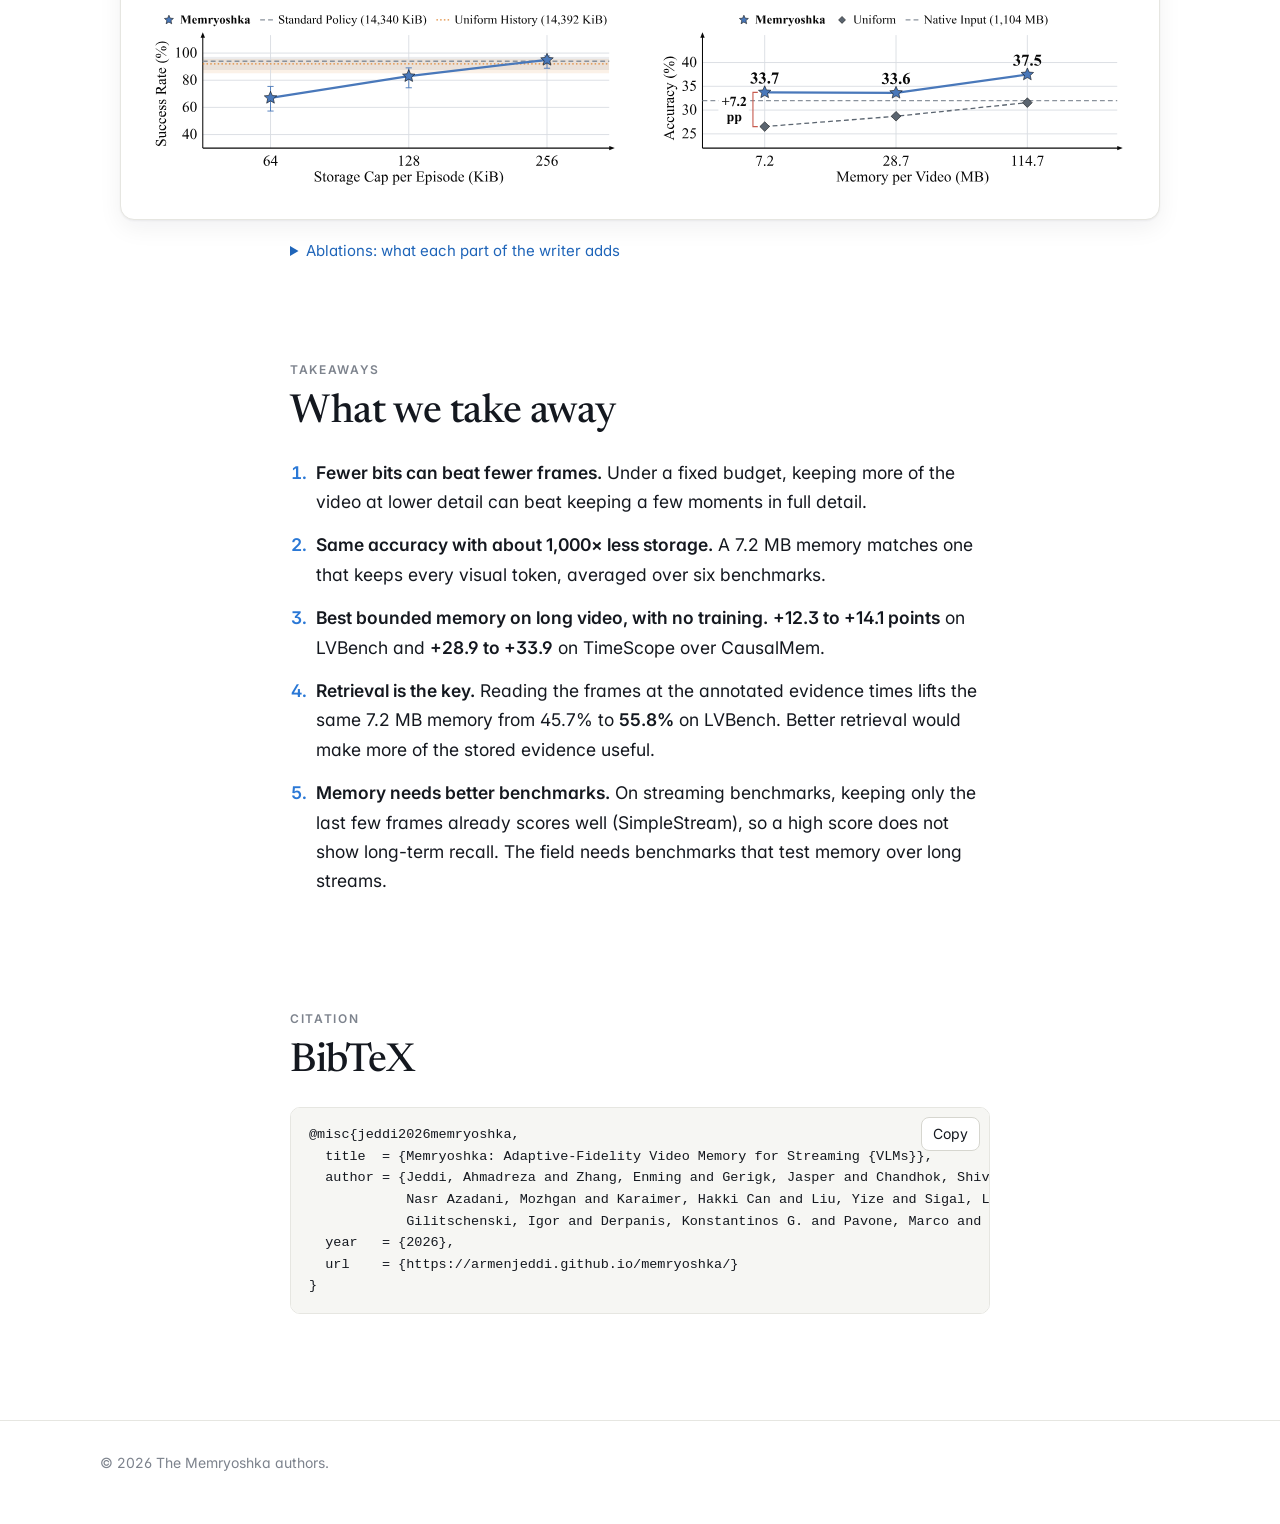
==== commit a31ff94e: "Remove the footer links The footer shows only the copyright line; the Paper and Code links stay in t" ====
--- a/index.html
+++ b/index.html
@@ -406,7 +406,6 @@
 <footer>
   <div class="inner">
     <span>&copy; 2026 The Memryoshka authors.</span>
-    <span id="footer-links"></span>
   </div>
 </footer>
 
